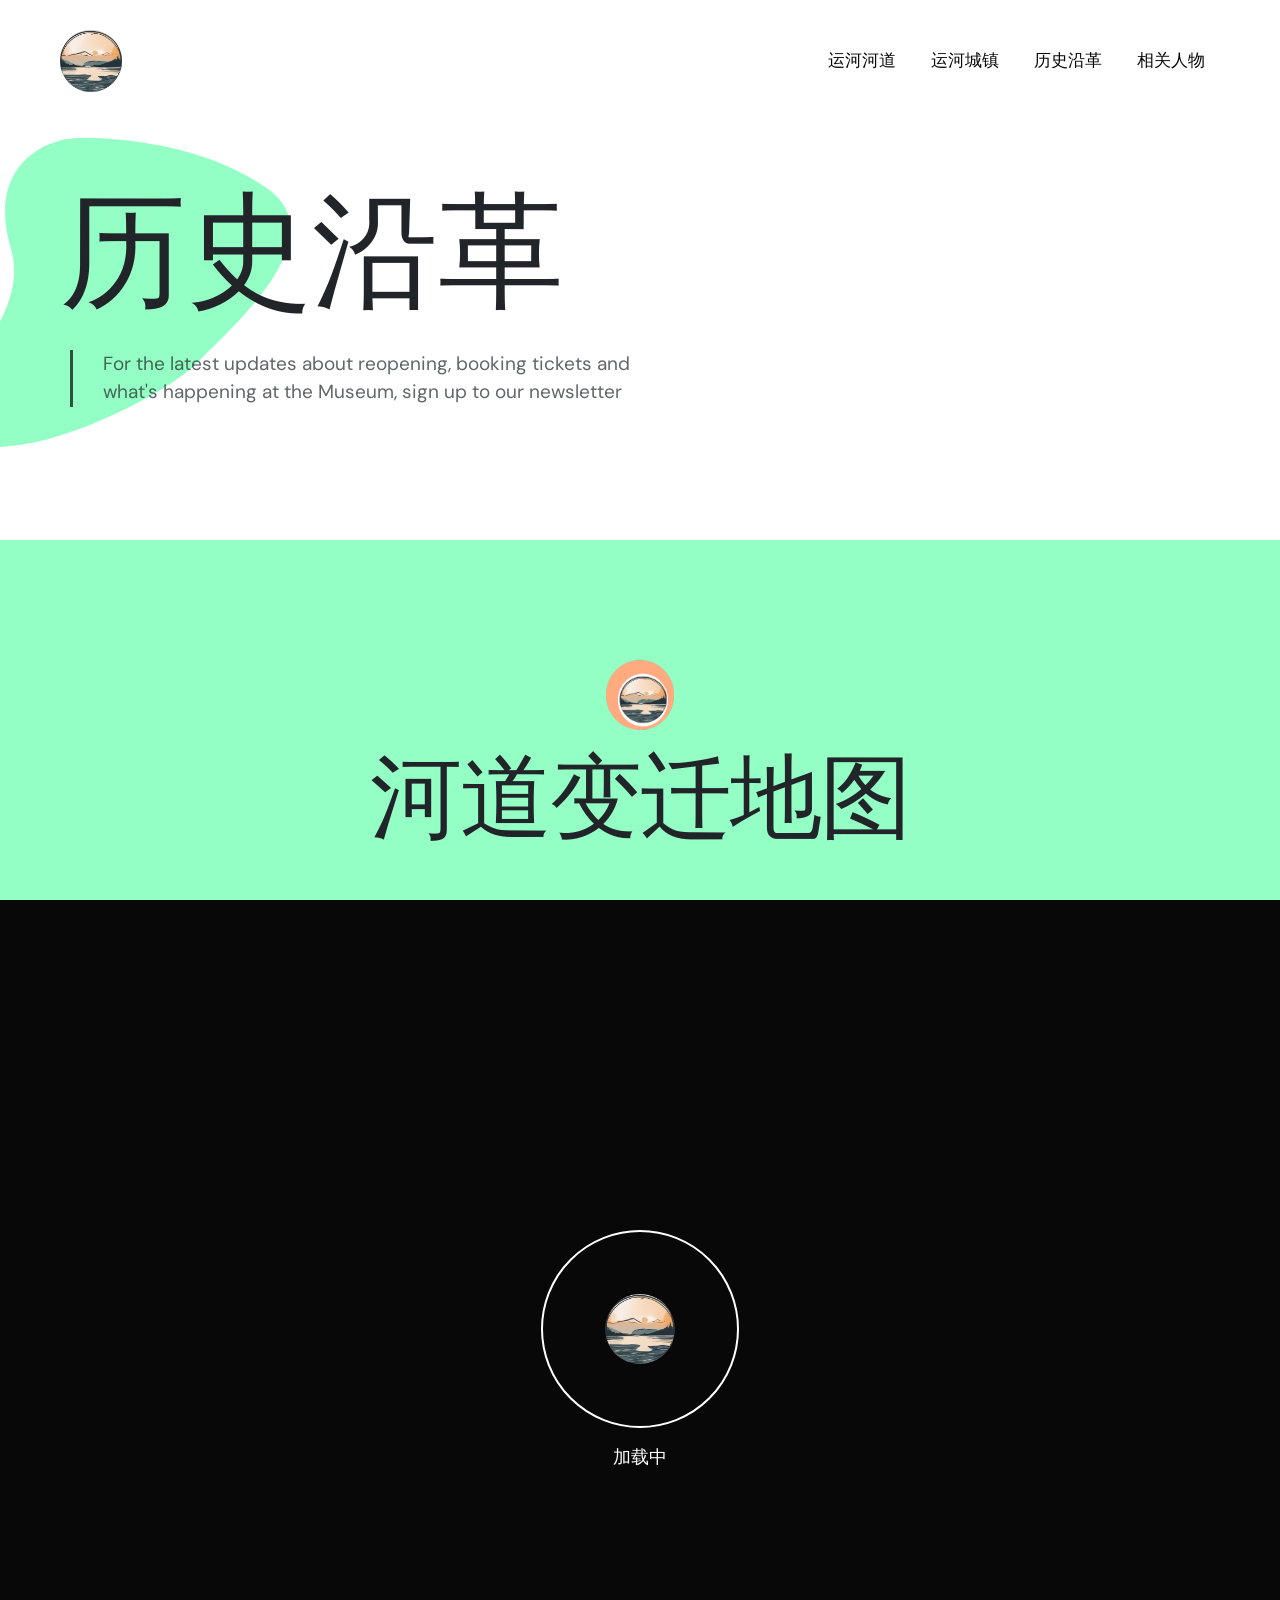
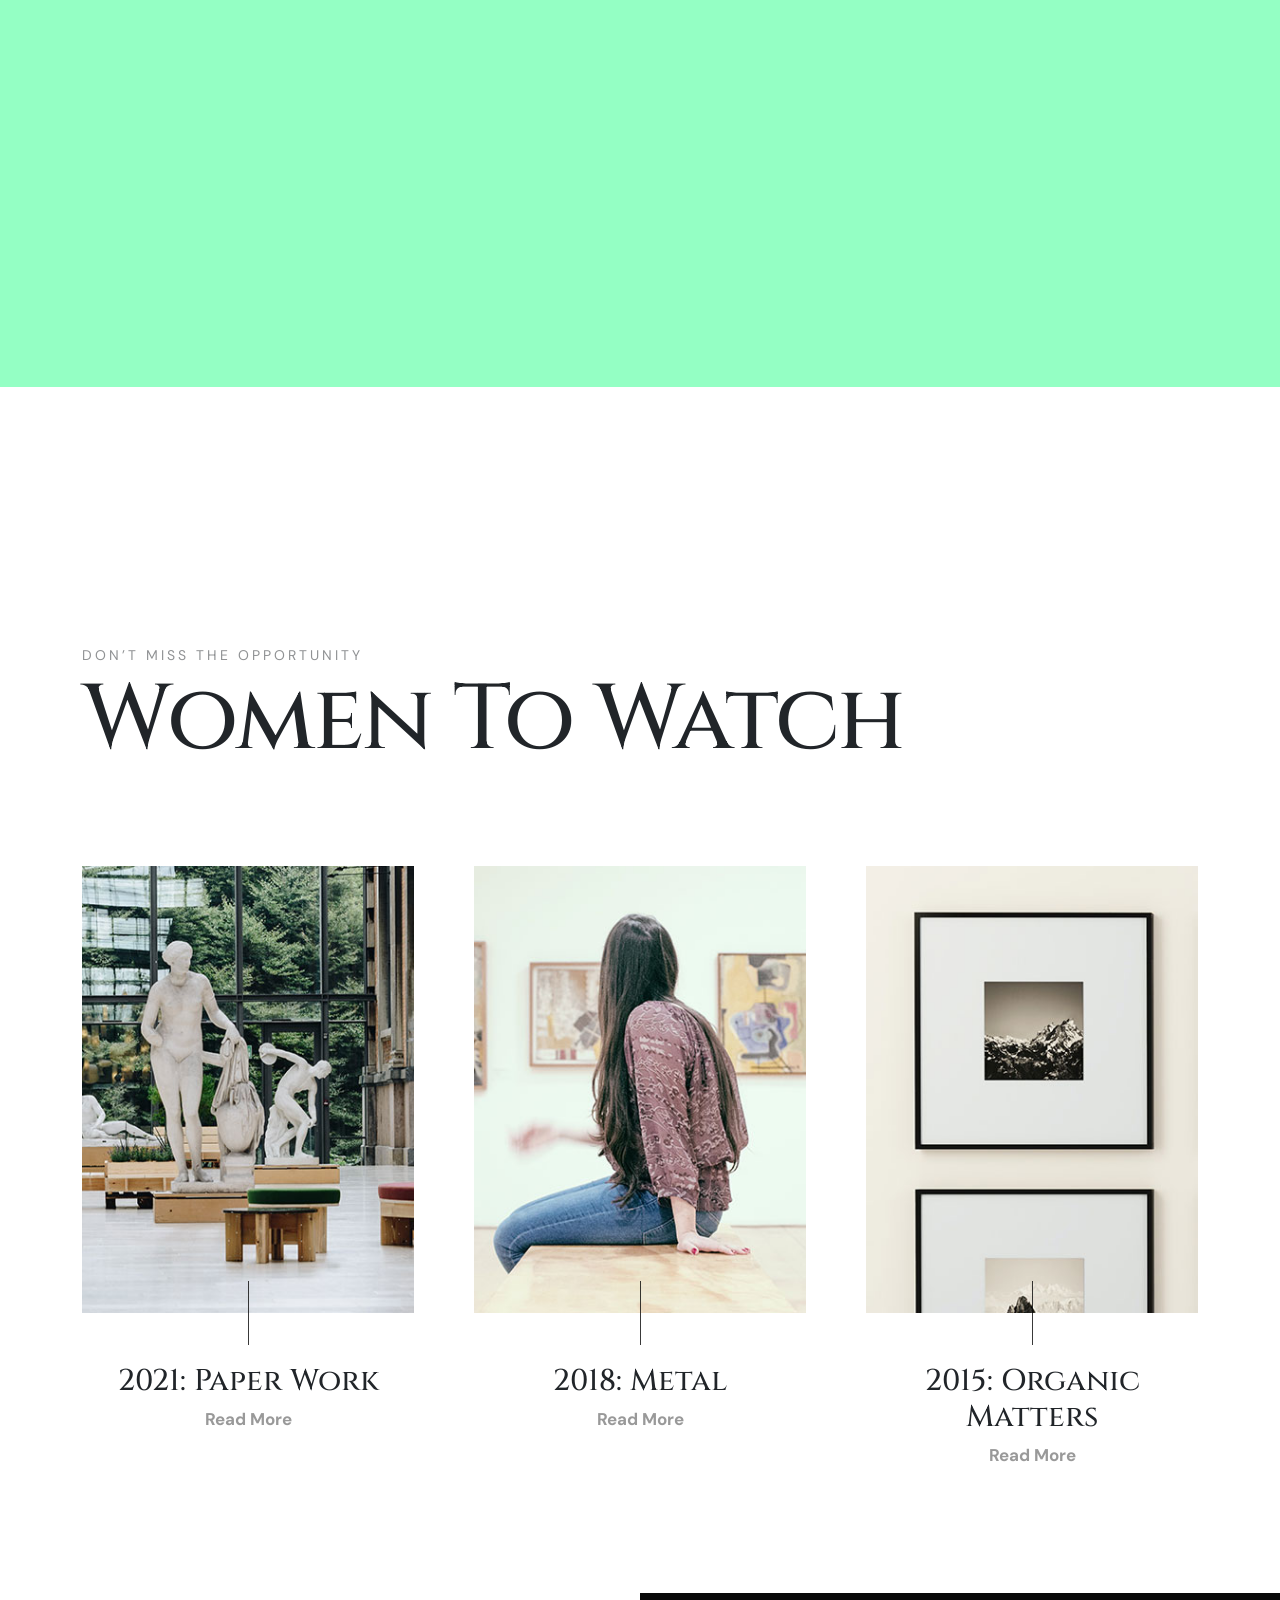
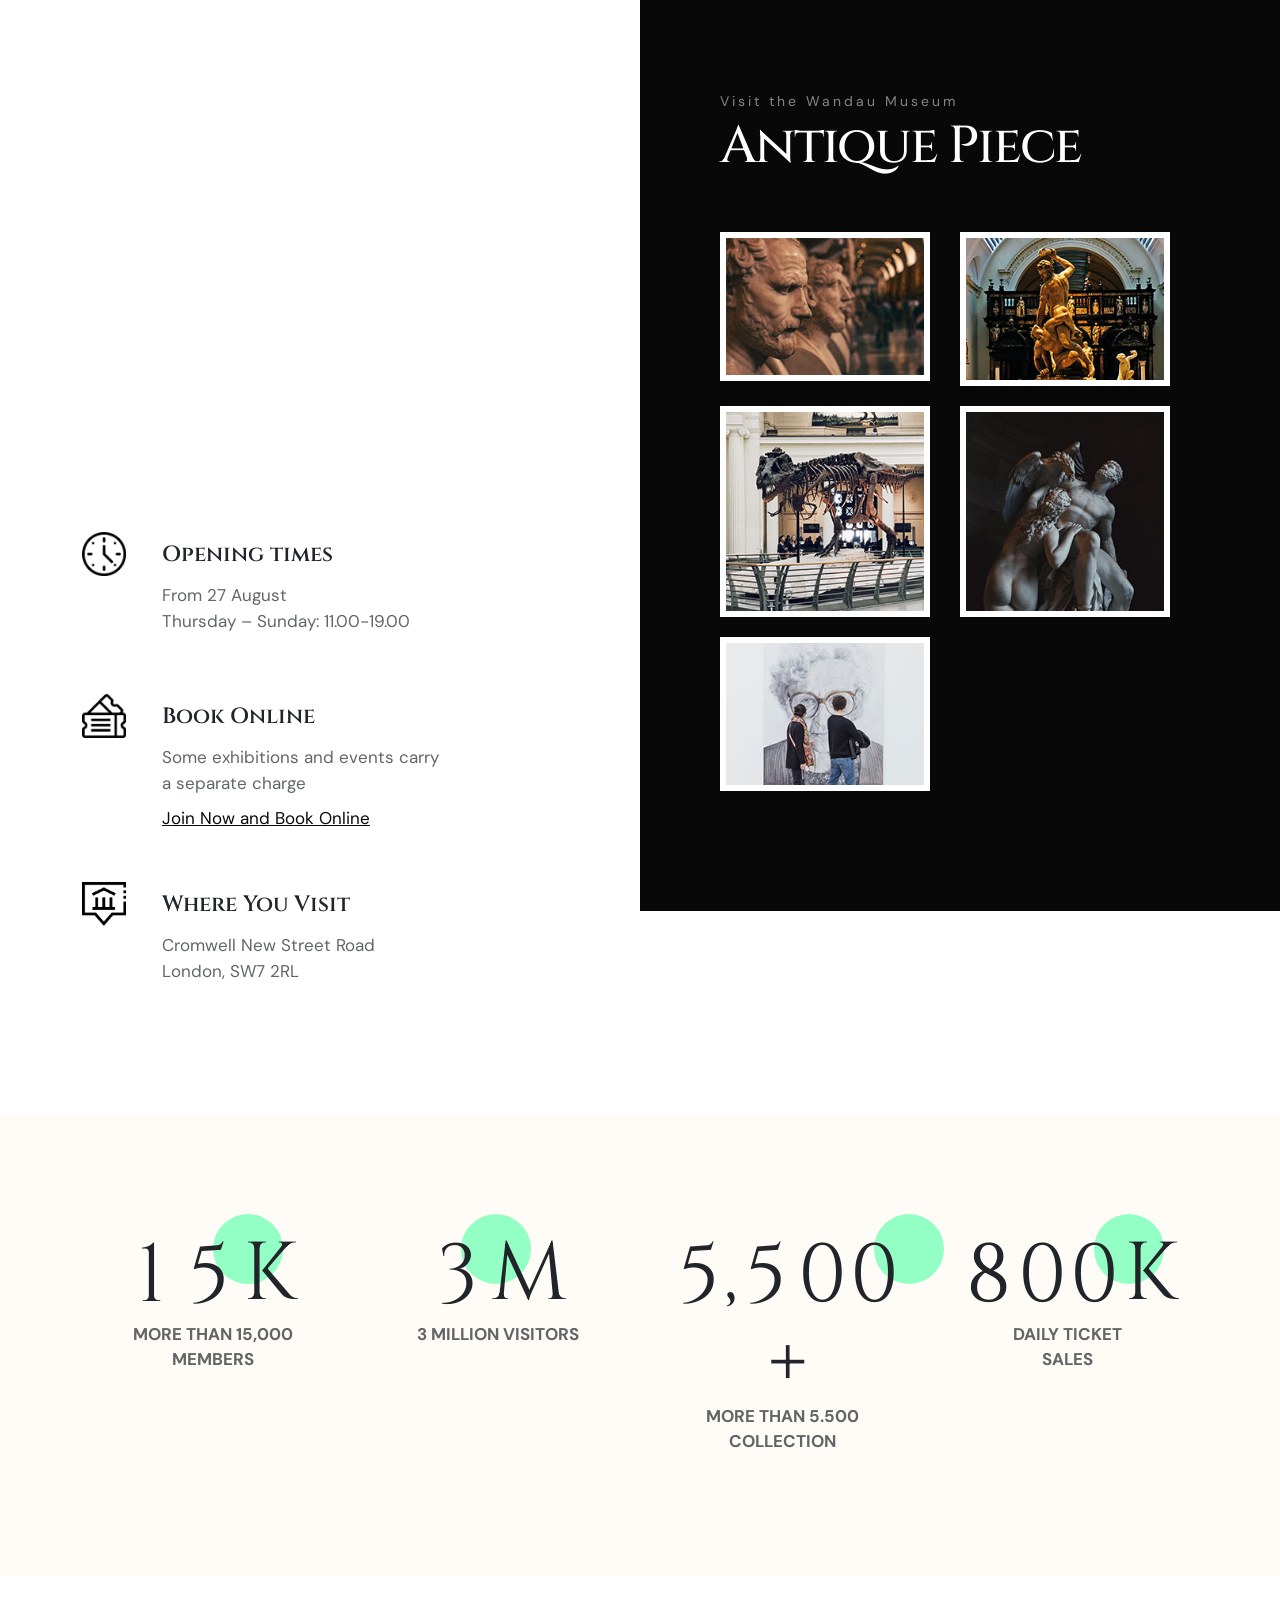
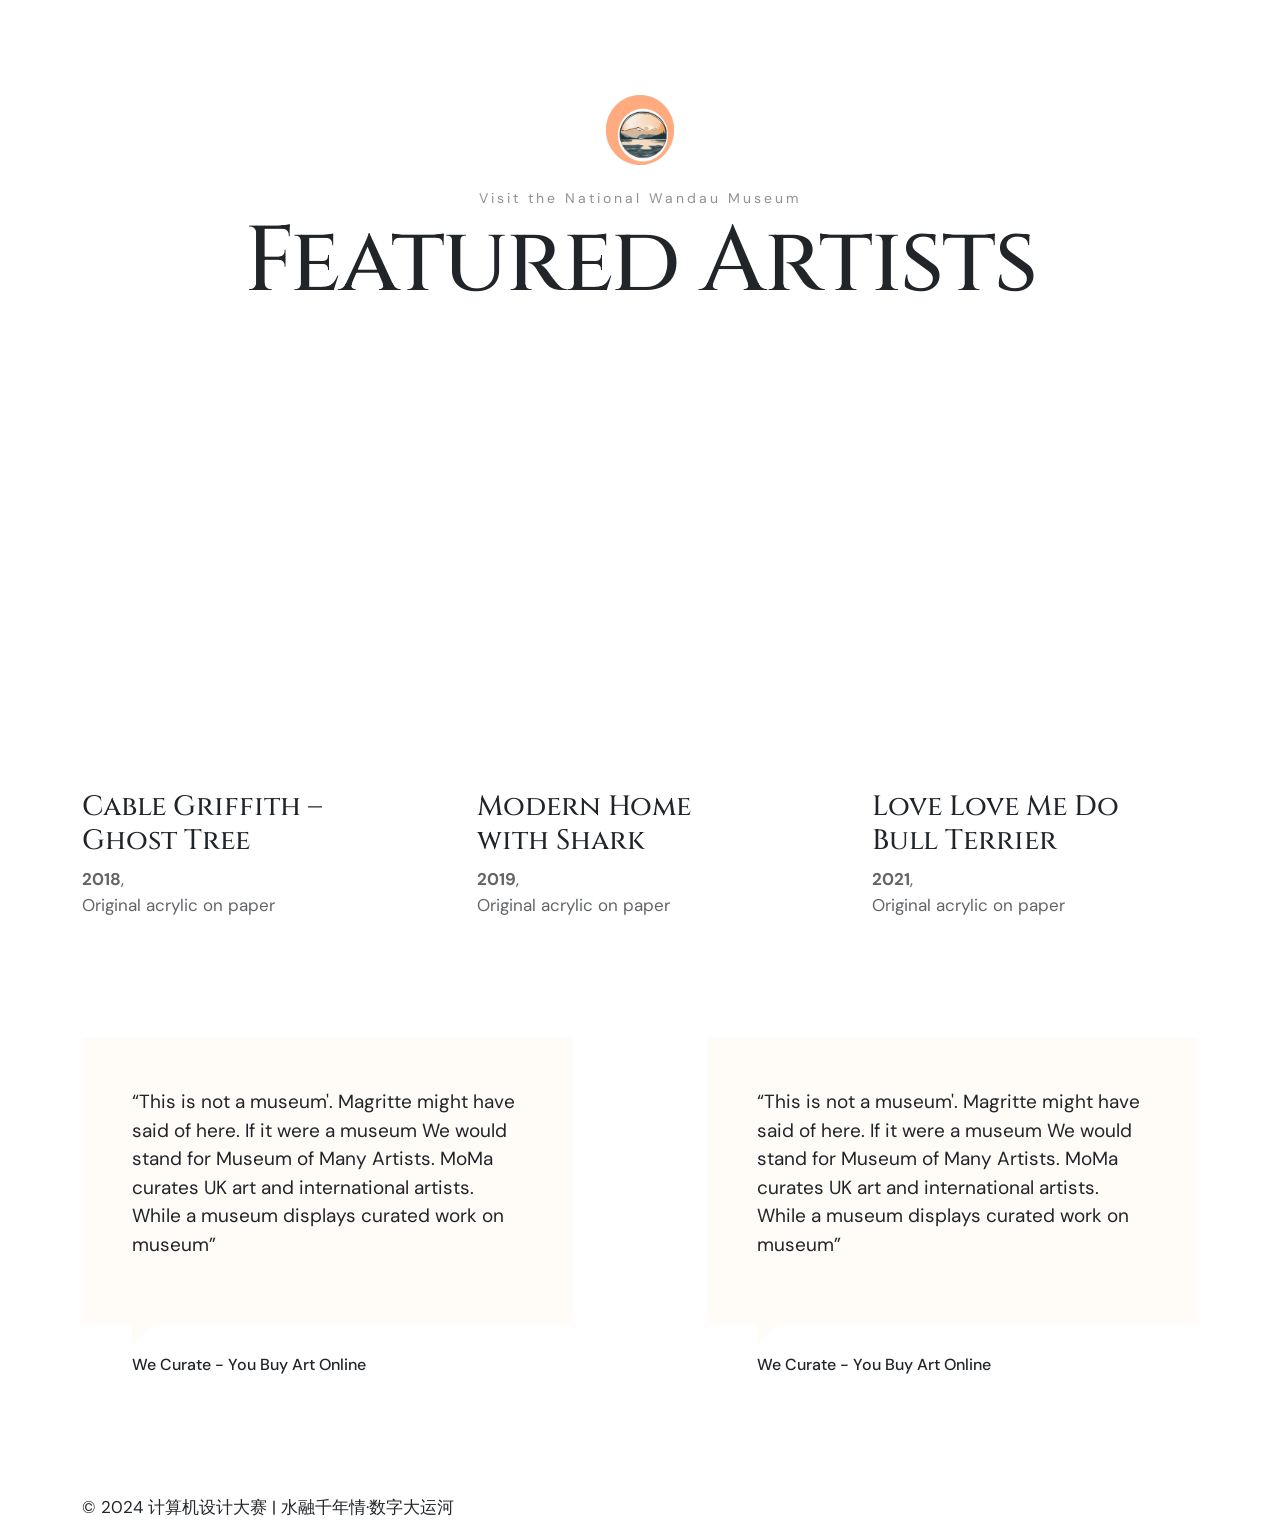
==== history.html @ 743c01a0 "4.28 noformal" ====
﻿<!doctype html>
<html lang="en">
<head>
<meta charset="utf-8">
<meta name="viewport" content="width=device-width, initial-scale=1, shrink-to-fit=no">
<meta name="theme-color" content="#feed01"/>
<title>水融千年情 | 数字大运河</title>
<meta name="author" content="Themezinho">
<meta name="description" content="For all kind of exhibition museum website">
<meta name="keywords" content="wandau, exhibition, museum, art, history, entry, ticket, contemporary, modern, booking, visit, culture, life, centuries, roots, fancy, themezinho">

<!-- SOCIAL MEDIA META -->
<meta property="og:description" content="Wandau | Art & History Museum">
<meta property="og:image" content="preview.png">
<meta property="og:site_name" content="wandau">
<meta property="og:title" content="wandau">
<meta property="og:type" content="website">
<meta property="og:url" content="http://www.themezinho.net/wandau">

<!-- TWITTER META -->
<meta name="twitter:card" content="summary">
<meta name="twitter:site" content="@wandau">
<meta name="twitter:creator" content="@wandau">
<meta name="twitter:title" content="wandau">
<meta name="twitter:description" content="Wandau | Art & History Museum">
<meta name="twitter:image" content="preview.png">

<!-- FAVICON FILES -->
<link href="ico/apple-touch-icon-144-precomposed.png" rel="apple-touch-icon" sizes="144x144">
<link href="ico/apple-touch-icon-114-precomposed.png" rel="apple-touch-icon" sizes="114x114">
<link href="ico/apple-touch-icon-72-precomposed.png" rel="apple-touch-icon" sizes="72x72">
<link href="ico/apple-touch-icon-57-precomposed.png" rel="apple-touch-icon">
<link href="ico/favicon.png" rel="shortcut icon">

<!-- CSS FILES -->
<link rel="stylesheet" href="css/fontawesome.min.css">
<link rel="stylesheet" href="css/odometer.min.css">
<link rel="stylesheet" href="css/fancybox.min.css">
<link rel="stylesheet" href="css/swiper.min.css">
<link rel="stylesheet" href="css/bootstrap.min.css">
<link rel="stylesheet" href="css/style.css">

<style>
     .carousel-container {
    overflow: hidden;
    width: 100%; /* 走马灯容器的宽度 */
    height: 200px; /* 走马灯容器的高度 */
    position: relative;
  }

  .image-list {
    display: flex;
    transition: transform 0.5s ease; /* 添加过渡效果 */
  }

  .image-item {
    flex: 0 0 auto;
    width: 133.33px; /* 三张图片的宽度 */
    height: 200px; /* 图片项的高度 */
    margin-right: 10px; /* 图片之间的间距 */
  }
</style>

</head>
<body>
<div class="preloader" id="preloader">
  <svg viewBox="0 0 1920 1080" preserveAspectRatio="none" version="1.1">
    <path d="M0,0 C305.333333,0 625.333333,0 960,0 C1294.66667,0 1614.66667,0 1920,0 L1920,1080 C1614.66667,1080 1294.66667,1080 960,1080 C625.333333,1080 305.333333,1080 0,1080 L0,0 Z"></path>
  </svg>
  <div class="inner">
    <canvas class="progress-bar" id="progress-bar" width="200" height="200"></canvas>
    <figure><img src="images/preloader.png" alt="Image"></figure>
    <small>加载中</small> </div>
  <!-- end inner --> 
</div>
<!-- end preloder -->
<div class="page-transition">
  <svg viewBox="0 0 1920 1080" preserveAspectRatio="none" version="1.1">
    <path d="M0,0 C305.333333,0 625.333333,0 960,0 C1294.66667,0 1614.66667,0 1920,0 L1920,1080 C1614.66667,980 1294.66667,930 960,930 C625.333333,930 305.333333,980 0,1080 L0,0 Z"></path>
  </svg>
</div>
<!-- end page-transition -->
<div class="smooth-scroll">
  <div class="section-wrapper" data-scroll-section>
    <div class="search-box">
      <div class="container">
        <div class="form">
          <h3>SEARCH EVENT</h3>
          <input type="search" placeholder="What are you looking for ?">
          <input type="submit" value="SEARCH">
        </div>
        <!-- end form -->
        <div class="search-events">
          <ul>
            <li>
              <h5><a href="#">Artemisia Gentileschi talk with Maria</a></h5>
              <small>15 August – 31 October 2020</small> </li>
            <li>
              <h5><a href="#">Artemisia Gentileschi talk with Maria</a></h5>
              <small>15 August – 31 October 2020</small> </li>
            <li>
              <h5><a href="#">Artemisia Gentileschi talk with Maria</a></h5>
              <small>15 August – 31 October 2020</small> </li>
          </ul>
        </div>
        <!-- end search-events --> 
      </div>
    </div>
    <!-- end search-box -->
    <aside class="side-widget">
      <svg viewBox="0 0 600 1080" preserveAspectRatio="none" version="1.1">
        <path d="M540,1080H0V0h540c0,179.85,0,359.7,0,539.54C540,719.7,540,899.85,540,1080z"></path>
      </svg>
      <figure class="logo"> <img src="images/logo-light.png" alt="Image"> </figure>
      <!-- end logo -->
      <div class="inner">
        <div class="widget">
          <figure><img src="images/image07.jpg" alt="Image"></figure>
          <p>It speedily me addition <strong>weddings vicinity</strong> in pleasure. Happiness commanded an conveying breakfast in. Regard her say warmly elinor. Him these are visit front end for <u>seven walls</u>. Money eat scale now ask law learn.</p>
        </div>
        <!-- end widget -->
        <div class="widget">
          <h6 class="widget-title">Opening Hours</h6>
          <p>Tuesday ‒ Friday: 09:00 ‒ 17:00<br>
            Friday ‒ Monday: 10:00 ‒ 20:00</p>
        </div>
        <!-- end widget --> 
      </div>
      <!-- end inner --> 
		<div class="display-mobile">
			<div class="custom-menu">
        <ul>
        </ul>
      </div>
      <!-- end custom-menu -->
      <div class="site-menu">
        <ul>
          <li><a href="canal_channels.html">运河河道</a></li>
          <li><a href="canal_towns.html">运河城镇</a></li>
          <li><a href="history.html">历史沿革</a></li>
          <li><a href="related_characters.html">相关人物</a></li>
        </ul>
      </div>
      <!-- end site-menu -->
		</div>
		<!-- end display-mobile -->
    </aside>
    <nav class="navbar">
      <div class="logo"> <a href="index.html"> <img src="images/logo.png" alt="Image"> </a> </div>
      <!-- end logo -->
      <div class="custom-menu">
        <ul>
        </ul>
      </div>
      <!-- end custom-menu -->
      <div class="site-menu">
        <ul>
          <li><a href="canal_channels.html">运河河道</a></li>
          <li><a href="canal_towns.html">运河城镇</a></li>
          <li><a href="history.html">历史沿革</a></li>
          <li><a href="related_characters.html">相关人物</a></li>
        </ul>
      </div>
      <!-- end site-menu -->
    </nav>
    <!-- end navbar -->
	  <header class="page-header" data-background="images/page-header.jpg">
	  	<div class="inner">
			<svg width="580" height="400" class="svg-morph">
          <path id="svg_morph" d="m261,30.4375c0,0 114,6 151,75c37,69 37,174 6,206.5625c-31,32.5625 -138,11.4375 -196,-19.5625c-58,-31 -86,-62 -90,-134.4375c12,-136.5625 92,-126.5625 129,-127.5625z" />
        </svg>
		  	<h1>历史沿革</h1>
			<p>For the latest updates about reopening, booking tickets and what's happening at the Museum, sign up to our newsletter</p>
		  </div>
		  <!-- end inner -->
	  </header>
	  <!-- end page-header -->
    <section class="content-section no-bottom-spacing bottom-white" data-background="#94ffc4">
      <div class="container">
        <div class="row align-items-center">
          <div class="col-12">
            <div class="section-title text-center">
              <figure><img src="images/title-shape.png" alt="Image"></figure>
              <h2>河道变迁地图</h2>
            </div>
            <!-- end section-title --> 
          </div>
          <!-- end col-12 -->
        </div>
        <!-- end row --> 
      </div>
      <!-- end container --> 
      <div class="carousel-container" onmouseover="stopCarousel()" onmouseout="startCarousel()">
        <div class="image-list">
          <img class="image-item" src="images/春秋.jpg" alt="Image 1">
          <img class="image-item" src="images/东汉.jpg" alt="Image 2">
          <img class="image-item" src="images/隋朝.jpg" alt="Image 3">
          <!-- 添加更多图片 -->
        </div>
      </div>
		<div class="horizontal-scroll">
        <div class="scroll-inner" data-scroll data-scroll-direction="horizontal" data-scroll-speed="5">
          <div class="scroll-wrapper">
            <div class="container-fluid">
              <!-- <div class="row"> -->
                <!-- <div class="col-md-4"> -->
                  <figure class="image-box" data-scroll data-scroll-speed="1"> <img src="images/春秋.jpg" alt="Image"> </figure>
                <!-- </div> -->
                <!-- end col-3 -->
                <!-- <div class="col-md-4"> -->
                  <!-- <figure class="image-box" data-scroll data-scroll-speed="1"> <img src="images/东汉.jpg" alt="Image"> </figure> -->
                <!-- </div> -->
                <!-- end col-3 -->
                <!-- <div class="col-md-4"> -->
                  <!-- <figure class="image-box" data-scroll data-scroll-speed="1"> <img src="images/隋朝.jpg" alt="Image"> </figure> -->
                <!-- </div> -->
                <!-- <div class="col-md-4"> -->
                  <!-- <figure class="image-box" data-scroll data-scroll-speed="1"> <img src="images/唐朝.jpg" alt="Image"> </figure> -->
                <!-- </div> -->
                <!-- end col-3 -->
                <!-- <div class="col-md-4"> -->
                  <!-- <figure class="image-box" data-scroll data-scroll-speed="1"> <img src="images/南宋.jpg" alt="Image"> </figure> -->
                <!-- </div> -->
                <!-- end col-3 -->
                <!-- <div class="col-md-4"> -->
                  <!-- <figure class="image-box" data-scroll data-scroll-speed="1"> <img src="images/元代.jpg" alt="Image"> </figure> -->
                <!-- </div> -->
                <!-- <div class="col-md-4"> -->
                  <!-- <figure class="image-box" data-scroll data-scroll-speed="1"> <img src="images/明代.jpg" alt="Image"> </figure> -->
                <!-- </div> -->
                <!-- end col-3 -->
                <div class="col-md-4">
                  <figure class="image-box" data-scroll data-scroll-speed="1"> <img src="images/清代.jpg" alt="Image"> </figure>
                </div>
                <!-- end col-3 --> 
              </div>
              <!-- end row --> 
            </div>
            <!-- end container-fluid --> 
          </div>
          <!-- end scroll-wrapper -->
          <div class="scroll-wrapper">
            <div class="container-fluid">
              <div class="row">
                <div class="col-md-4">
                  <figure class="image-box" data-scroll data-scroll-speed="0"> <img src="images/about-image01.jpg" alt="Image"> </figure>
                </div>
                <!-- end col-3 -->
                <div class="col-md-4">
                  <figure class="image-box" data-scroll data-scroll-speed="0"> <img src="images/about-image02.jpg" alt="Image"> </figure>
                </div>
                <!-- end col-3 -->
                <div class="col-md-4">
                  <figure class="image-box" data-scroll data-scroll-speed="0"> <img src="images/about-image03.jpg" alt="Image"> </figure>
                </div>
                <div class="col-md-4">
                  <figure class="image-box" data-scroll data-scroll-speed="0"> <img src="images/about-image01.jpg" alt="Image"> </figure>
                </div>
                <!-- end col-3 -->
                <div class="col-md-4">
                  <figure class="image-box" data-scroll data-scroll-speed="0"> <img src="images/about-image02.jpg" alt="Image"> </figure>
                </div>
                <!-- end col-3 -->
                <div class="col-md-4">
                  <figure class="image-box" data-scroll data-scroll-speed="0"> <img src="images/about-image03.jpg" alt="Image"> </figure>
                </div>
                <!-- end col-3 --> 
              </div>
              <!-- end row --> 
            </div>
            <!-- container-fluid --> 
          </div>
          <!-- end scroll-wrapper --> 
        </div>
        <!-- end scroll-inner --> 
      </div>
      <!-- end horizontal-scroll --> 
    </section>
    <!-- end content-section -->
    <section class="content-section no-bottom-spacing">
      <div class="container">
        <div class="row justify-content-center">
          <div class="col-12">
            <div class="section-title">
              <h6>DON’T MISS THE OPPORTUNITY</h6>
              <h2>Women To Watch</h2>
            </div>
            <!-- end section-title --> 
          </div>
          <!-- end col-12 -->
			<div class="col-12">
				<div class="image-box-carousel">
					<div class="swiper-wrapper">
						<div class="swiper-slide">
						<figure><img src="images/carousel-image01.jpg" alt="Image"></figure>
							<div class="content-box">
								<h5>2021: Paper Work</h5>
								<a href="#" class="custom-link">Read More</a>
							</div>
							<!-- end content-box -->
						</div>
						<!-- end swiper-slide -->
						<div class="swiper-slide">
						<figure><img src="images/carousel-image02.jpg" alt="Image"></figure>
							<div class="content-box">
								<h5>2018: Metal</h5>
								<a href="#" class="custom-link">Read More</a>
							</div>
							<!-- end content-box -->
						</div>
						<!-- end swiper-slide -->
						<div class="swiper-slide">
						<figure><img src="images/carousel-image03.jpg" alt="Image"></figure>
							<div class="content-box">
								<h5>2015: Organic Matters</h5>
								<a href="#" class="custom-link">Read More</a>
							</div>
							<!-- end content-box -->
						</div>
						<!-- end swiper-slide -->
						<div class="swiper-slide">
						<figure><img src="images/carousel-image04.jpg" alt="Image"></figure>
							<div class="content-box">
								<h5>2013: Methal Matters</h5>
								<a href="#" class="custom-link">Read More</a>
							</div>
							<!-- end content-box -->
						</div>
						<!-- end swiper-slide -->
						<div class="swiper-slide">
						<figure><img src="images/carousel-image05.jpg" alt="Image"></figure>
							<div class="content-box">
								<h5>2011: Organic Materials</h5>
								<a href="#" class="custom-link">Read More</a>
							</div>
							<!-- end content-box -->
						</div>
						<!-- end swiper-slide -->
					</div>
					<!-- end swiper-wrapper -->
				</div>
				<!-- end image-box-carousel -->	
			</div>
			<!-- end col-12 -->
        </div>
        <!-- end row -->
      </div>
      <!-- end container --> 
    </section>
    <!-- end content-section -->
		<section class="content-section">
      <div class="container">
        <div class="row g-0">
			<div class="col-lg-6">
				<div class="side-image left-half" data-scroll data-scroll-speed="2">
				<img src="images/side-imag05.jpg" alt="Image">
				</div>
				<!-- end side-image -->
				<div class="side-icon-list left-side">
              <ul>
                <li>
                  <figure> <img src="images/icon01.png" alt="Image"> </figure>
                  <div class="content">
                    <h5>Opening times</h5>
                    <p>From 27 August<br>
                      Thursday – Sunday: 11.00-19.00</p>
                  </div>
                  <!-- end content --> 
                </li>
                <li>
                  <figure> <img src="images/icon02.png" alt="Image"> </figure>
                  <div class="content">
                    <h5>Book Online</h5>
                    <p>Some exhibitions and events carry <br>
                      a separate charge</p>
                    <a href="#">Join Now and Book Online</a> </div>
                  <!-- end content --> 
                </li>
                <li>
                  <figure> <img src="images/icon03.png" alt="Image"> </figure>
                  <div class="content">
                    <h5>Where You Visit</h5>
                    <p>Cromwell New Street Road<br>
                      London, SW7 2RL</p>
                  </div>
                  <!-- end content --> 
                </li>
              </ul>
            </div>
            <!-- end side-icon-list --> 
			</div>
			<!-- end col-6 -->
			<div class="col-lg-6">
				<div class="side-arts">
				<div class="titles">
					<h6>Visit the Wandau Museum</h6>
					<h2>Antique Piece</h2>
					</div>
					<!-- end titles -->
					<ul>
						<li data-scroll data-scroll-speed="0.5"><img src="images/art-thumb01.jpg" alt="Image"></li>
						<li data-scroll data-scroll-speed="1"><img src="images/art-thumb02.jpg" alt="Image"></li>
						<li data-scroll data-scroll-speed="0.5"><img src="images/art-thumb04.jpg" alt="Image"></li>
						<li data-scroll data-scroll-speed="1"><img src="images/art-thumb05.jpg" alt="Image"></li>
						<li data-scroll data-scroll-speed="0.5"><img src="images/art-thumb03.jpg" alt="Image"></li>
					</ul>
				</div>
				<!-- end side-arts -->	
			</div>
			<!-- end col-6 -->
        </div>
        <!-- end row -->
      </div>
      <!-- end container --> 
    </section>
    <!-- end content-section -->
    <section class="content-section" data-background="#fffbf7">
      <div class="container">
        <div class="row">
		  <div class="col-lg-3 col-md-6">
				<div class="counter-box">
					<span class="odometer" data-count="15" data-status="yes" data-scroll data-scroll-speed="0">0</span>
			  <span class="value">K</span>
					<p>MORE THAN 15,000 <br>
MEMBERS</p>
			  </div>
			  <!-- end counter-box -->
			</div>
			<!-- end col-3 -->
		  <div class="col-lg-3 col-md-6">
				<div class="counter-box">
			  <span class="odometer" data-count="3" data-status="yes">0</span><span class="value">M</span>
					<p>3 MILLION VISITORS</p>
			  </div>
			  <!-- end counter-box -->
			</div>
			<!-- end col-3 -->
		  <div class="col-lg-3 col-md-6">
				<div class="counter-box">
			  <span class="odometer" data-count="5500" data-status="yes">0</span><span class="value">+</span>
					<p>MORE THAN 5.500<br>
COLLECTION </p>
			  </div>
			  <!-- end counter-box -->
			</div>
			<!-- end col-3 -->
		  <div class="col-lg-3 col-md-6">
				<div class="counter-box">
			 <span class="odometer" data-count="800" data-status="yes">0</span><span class="value">K</span>
					<p>DAILY TICKET<br>SALES</p>
			  </div>
			  <!-- end counter-box -->
			</div>
			<!-- end col-3 -->
		  </div>
        <!-- end row --> 
      </div>
      <!-- end container -->
    </section>
    <!-- end content-section -->
    <section class="content-section no-bottom-spacing">
      <div class="container">
        <div class="row">
          <div class="col-12">
            <div class="section-title text-center">
              <figure><img src="images/title-shape.png" alt="Image"></figure>
              <h6>Visit the National Wandau Museum</h6>
              <h2>Featured Artists</h2>
            </div>
            <!-- end section-title --> 
          </div>
          <!-- end col-12 --> 
		  </div>
		  <!-- end row -->
		  <div class="row justify-content-center">
			<div class="col-lg-4 col-md-6">
				<div class="image-content-box" data-scroll data-scroll-speed="-1">
					<figure>
					<img src="images/image-content-box01.jpg" alt="Image">
					</figure>
					<div class="content-box">
						<h3>Cable Griffith – Ghost Tree</h3>
						<p><strong>2018</strong>, <br>
Original acrylic on paper</p>
					</div>
					<!-- end content-box -->
				</div>
				<!-- end image-content-box -->
			</div>
			<!-- end col-4 -->
			<div class="col-lg-4 col-md-6">
				<div class="image-content-box" data-scroll data-scroll-speed="1">
					<figure>
					<img src="images/image-content-box02.jpg" alt="Image">
					</figure>
					<div class="content-box">
						<h3>Modern Home with Shark</h3>
						<p><strong>2019</strong>, <br>
Original acrylic on paper</p>
					</div>
					<!-- end content-box -->
				</div>
				<!-- end image-content-box -->
			</div>
			<!-- end col-4 -->
			<div class="col-lg-4 col-md-6">
				<div class="image-content-box" data-scroll data-scroll-speed="-0.5">
					<figure>
					<img src="images/image-content-box03.jpg" alt="Image">
					</figure>
					<div class="content-box">
						<h3>Love Love Me Do Bull Terrier</h3>
						<p><strong>2021</strong>, <br>
Original acrylic on paper</p>
					</div>
					<!-- end content-box -->
				</div>
				<!-- end image-content-box -->
			</div>
			<!-- end col-4 -->
        </div>
        <!-- end row --> 
      </div>
      <!-- end container -->
    </section>
    <!-- end content-section -->
    <section class="content-section">
      <div class="container">
        <div class="row">
		  	<div class="col-md-6">
				<div class="testimonial-box">
					<div class="content-box"><p>“This is not a museum'. Magritte might 
have said of here. If it were a museum 
We would stand for Museum of Many 
Artists. MoMa curates UK art and 
international artists. While a museum 
displays curated work on museum”</p></div>
					<!-- end content-box -->
					<h6>We Curate - You Buy Art Online</h6>
				</div>
				<!-- end testimonial-box -->
			</div>
			<!-- end col-6 -->
		  	<div class="col-md-6">
				<div class="testimonial-box">
					<div class="content-box"><p>“This is not a museum'. Magritte might 
have said of here. If it were a museum 
We would stand for Museum of Many 
Artists. MoMa curates UK art and 
international artists. While a museum 
displays curated work on museum”</p></div>
					<!-- end content-box -->
					<h6>We Curate - You Buy Art Online</h6>
				</div>
				<!-- end testimonial-box -->
			</div>
			<!-- end col-6 -->
		  </div>
        <!-- end row --> 
      </div>
      <!-- end container --> 
    </section>    
      <!-- end container -->
      <div class="footer-bottom">
        <div class="container"> <span class="copyright">© 2024 计算机设计大赛 | 水融千年情·数字大运河</span> </div>
        <!-- end container --> 
      </div>
      <!-- end footer-bottom --> 
    </footer>
    <!-- end footer --> 
  </div>
  </div>
<!-- JS FILES --> 
<script src="js/jquery.min.js"></script> 
<script src="js/bootstrap.min.js"></script> 
<script src="js/gsap.min.js"></script> 
<script src="js/locomotive-scroll.min.js"></script> 
<script src="js/ScrollTrigger.min.js"></script> 
<script src="js/kinetic-slider.js"></script> 
<script src="js/fancybox.min.js"></script> 
<script src="js/odometer.min.js"></script> 
<script src="js/swiper.min.js"></script>
<script src="js/scripts.js"></script>

<script>
  var carouselInterval;
  var currentIndex = 0;
  var imageItems = document.querySelectorAll('.image-item');

  function startCarousel() {
    carouselInterval = setInterval(function() {
      currentIndex = (currentIndex + 1) % imageItems.length;
      updateCarousel();
    }, 2000); // 2秒钟切换一次图片，可以根据需要调整
  }

  function stopCarousel() {
    clearInterval(carouselInterval);
  }

  function updateCarousel() {
    var offset = -currentIndex * 133.33; // 三张图片的宽度
    document.querySelector('.image-list').style.transform = 'translateX(' + offset + 'px)';
  }

  // 初始化走马灯
  startCarousel();
</script>
</body>
</html>
---- css/style.css ----
/*

@Author: Themezinho
@更多精品模板：http://www.bootstrapmb.com
 
This file contains the styling for the actual theme, this
is the file you need to edit to change the look of the
theme.


	// Table of contents //

		01. FONTS
		02. BODY
		03. LOCOMOTIVE
		04. HTML ELEMENTS
		05. LINKS
		06. FORM ELEMENTS
		07. SPACING
		08. ACCORDION
		09. HAMBURGER
		10. PRELOADER
		11. PAGE TRANSITION
		12. SEARCH BOX
		13. SIDE WIDGET
		14. NAVBAR 
		15. SLIDER
		16. PLAY NOW
		17. PAGE HEADER
		18. CONTENT SECTION
		19. VIDEO BG
		20. CUSTOM LINK
		21. CUSTOM BUTTON
		22. CIRCLE BUTTON
		23. IMAGE BOX
		24. SIDE ICON LIST
		25. IMAGE BOX CAROUSEL
		26. SIDE CONTENT
		27. SIDE IMAGE
		28. SIDE LIST
		29. SIDE ARTS
		30. COUNTER BOX
		31. IMAGE CONTENT BOX
		32. TESTIMONIALS BOX
		33. COLLECTION BOX
		34. EXHIBITION BOX
		35. TEXT BOX
		36. ART SLIDER
		37. HORIZONTAL SCROLL
		38. IMAGE ICON BOX
		39. CTA BOX
		40. NOTE BOX
		41. RECENT NEWS
		42. NEWSLETTER BOX
		43. CONTACT BOX
		44. CONTACT FORM
		45. GOOGLE MAPS
		46. BLOG POST
		47. SIDEBAR
		48. FOOTER

	

*/
@import url("https://fonts.googleapis.com/css2?family=Cinzel:wght@400;600&family=DM+Sans:wght@400;500;700&display=swap");
* {
  outline: none !important;
}

body {
  margin: 0;
  padding: 0;
  font-family: 'DM Sans', sans-serif;
  font-size: 17px;
}

/* LOCOMOTIVE */
.no-transform {
  transform: none !important;
}

html.has-scroll-smooth {
  overflow: hidden;
}

html.has-scroll-dragging {
  -webkit-user-select: none;
  -moz-user-select: none;
  -ms-user-select: none;
  user-select: none;
}

.has-scroll-smooth body {
  overflow: hidden;
}

.has-scroll-smooth [data-scroll-container] {
  min-height: 100vh;
}

/* HTML ELEMENTS */
img {
  max-width: 100%;
}

iframe {
  max-width: 100%;
}

/* LINKS */
a {
  text-decoration: none;
  color: #080808;
}

a:hover {
  text-decoration: underline;
  color: #080808;
}

/* FORM ELEMENTS */
input[type="text"] {
  width: 420px;
  max-width: 100%;
  height: 70px;
  padding: 0 30px;
  border: 1px solid #cecece;
}

input[type="email"] {
  width: 420px;
  max-width: 100%;
  height: 70px;
  padding: 0 30px;
  border: 1px solid #cecece;
}

input[type="search"] {
  width: 420px;
  max-width: 100%;
  height: 70px;
  padding: 0 30px;
  border: 1px solid #cecece;
}

input[type="password"] {
  width: 420px;
  max-width: 100%;
  height: 70px;
  padding: 0 30px;
  border: 1px solid #cecece;
}

input[type="number"] {
  width: 420px;
  max-width: 100%;
  height: 70px;
  padding: 0 30px;
  border: 1px solid #cecece;
}

input[type="date"] {
  width: 420px;
  max-width: 100%;
  height: 70px;
  padding: 0 30px;
  border: 1px solid #cecece;
}

input[type="radio"] {
  width: 18px;
  height: 18px;
  display: inline-block;
  margin-right: 4px;
  transform: translateY(3px);
  appearance: none;
  background: #ededed;
  border-radius: 50%;
}

input[type="radio"]:checked {
  border: 6px solid #080808;
}

input[type="checkbox"] {
  width: 18px;
  height: 18px;
  display: inline-block;
  margin-right: 4px;
  transform: translateY(3px);
  appearance: none;
  background: #ededed;
}

input[type="checkbox"]:checked {
  border: 4px solid #ededed;
  background: #080808;
}

textarea {
  width: 520px;
  max-width: 100%;
  height: 140px;
  padding: 30px;
  border: 1px solid #cecece;
}

select {
  width: 420px;
  max-width: 100%;
  height: 70px;
  padding: 0 30px;
  border: 1px solid #cecece;
}

select {
  -webkit-appearance: none;
  -moz-appearance: none;
  background-image: linear-gradient(45deg, transparent 50%, gray 50%), linear-gradient(135deg, gray 50%, transparent 50%), linear-gradient(to right, #ccc, #ccc);
  background-position: calc(100% - 30px) 34px, calc(100% - 25px) 34px, calc(100% - 3.5em) 20px;
  background-size: 5px 5px, 5px 5px, 1px 40px;
  background-repeat: no-repeat;
}

select:focus {
  background-image: linear-gradient(45deg, gray 50%, transparent 50%), linear-gradient(135deg, transparent 50%, gray 50%), linear-gradient(to right, #ccc, #ccc);
  background-position: calc(100% - 25px) 34px, calc(100% - 30px) 34px, calc(100% - 3.5em) 20px;
  background-size: 5px 5px, 5px 5px, 1px 40px;
  background-repeat: no-repeat;
  border-color: gray;
  outline: 0;
}

select:-moz-focusring {
  color: transparent;
  text-shadow: 0 0 0 #000;
}

input[type="submit"] {
  height: 70px;
  display: inline-block;
  font-size: 14px;
  font-weight: 600;
  color: #080808;
  background: #94ffc4;
  border: none;
  padding: 0 50px;
}

button[type="submit"] {
  height: 70px;
  display: inline-block;
  font-size: 14px;
  font-weight: 600;
  color: #080808;
  background: #94ffc4;
  border: none;
  padding: 0 50px;
}
button[type="submit"] i {
  display: inline-block;
  margin-right: 8px;
  font-size: 18px;
  transform: translateY(2px);
}

/* SPACING */
.no-spacing {
  margin: 0 !important;
  padding: 0 !important;
}

.no-bottom-spacing {
  margin-bottom: 0 !important;
  padding-bottom: 0 !important;
}

.spacing-400 {
  height: 400px;
}

.spacing-200 {
  height: 200px;
}

.spacing-100 {
  height: 100px;
}

.spacing-50 {
  height: 50px;
}

/* ACCORDION */
.accordion {
  width: 100%;
  display: flex;
  flex-wrap: wrap;
}
.accordion dt {
  width: 100%;
  display: block;
  border-bottom: 1px solid #eee;
  padding: 15px 0;
}
.accordion dt a {
  display: flex;
  align-items: center;
  position: relative;
}
.accordion dt a:before {
  content: "\f078";
  width: 36px;
  height: 36px;
  display: flex;
  align-items: center;
  justify-content: center;
  margin-right: 15px;
  background: #94ffc4;
  border-radius: 50%;
  font-family: "Font Awesome 5 Pro";
  font-size: 13px;
}
.accordion dt a:hover {
  text-decoration: none;
}
.accordion dd {
  width: 100%;
  display: block;
  padding-top: 15px;
  margin-bottom: 30px;
}

/* HAMBURGER */
.hamburger path {
  -webkit-transform: translate3d(0, 0, 0);
  fill: transparent;
  stroke-width: 2px;
  stroke: #000;
  stroke-linecap: round;
  transition-duration: 0.7s;
  -webkit-transition-duration: 0.7s;
  transition-timing-function: cubic-bezier(0.86, 0, 0.09, 1);
  -webkit-transition-timing-function: cubic-bezier(0.86, 0, 0.09, 1);
}
.hamburger path.line-center {
  padding: 10px 0;
}
.hamburger.active .line-center {
  -moz-transform: translateX(-50px);
  -webkit-transform: translateX(-50px);
  -o-transform: translateX(-50px);
  -ms-transform: translateX(-50px);
  transform: translateX(-50px);
}
.hamburger.active .line-top {
  -moz-transform: rotate(45deg) translateX(6px) translateY(-9px);
  -webkit-transform: rotate(45deg) translateX(6px) translateY(-9px);
  -o-transform: rotate(45deg) translateX(6px) translateY(-9px);
  -ms-transform: rotate(45deg) translateX(6px) translateY(-9px);
  transform: rotate(45deg) translateX(6px) translateY(-9px);
}
.hamburger.active .line-bottom {
  -moz-transform: rotate(-45deg) translateX(-15px) translateY(0px);
  -webkit-transform: rotate(-45deg) translateX(-15px) translateY(0px);
  -o-transform: rotate(-45deg) translateX(-15px) translateY(0px);
  -ms-transform: rotate(-45deg) translateX(-15px) translateY(0px);
  transform: rotate(-45deg) translateX(-15px) translateY(0px);
}

/* PRELOADER */
.preloader {
  width: 100vw;
  height: 100%;
  display: flex;
  flex-wrap: wrap;
  align-items: center;
  justify-content: center;
  position: fixed;
  left: 0;
  top: 0;
  z-index: 99;
  transition: all cubic-bezier(0.785, 0.135, 0.15, 0.86) 1s;
  overflow: hidden;
}
.preloader .inner {
  display: inline-block;
  position: relative;
  z-index: 1;
  animation-name: preloader-inner;
  animation-duration: 0.8s;
  transition: all ease 0.8s;
}
.preloader .inner figure {
  width: 200px;
  height: 200px;
  display: flex;
  flex-wrap: wrap;
  align-items: center;
  justify-content: center;
  position: absolute;
  left: 0;
  top: 0;
  margin-bottom: 0;
}
.preloader .inner figure img {
  height: 70px;
}
.preloader .inner small {
  width: 100%;
  display: block;
  color: #fff;
  font-family: 'Cinzel', serif;
  font-size: 18px;
  text-align: center;
  margin-top: 15px;
}
.preloader .inner .progress-bar {
  background: none;
}
.preloader svg {
  width: 100%;
  height: 100%;
  position: absolute;
  left: 0;
  top: 0;
  fill: #080808;
}
.preloader svg path {
  animation-name: preloader-svg;
  -webkit-animation-timing-function: cubic-bezier(0.785, 0.135, 0.15, 0.86);
  -moz-animation-timing-function: cubic-bezier(0.785, 0.135, 0.15, 0.86);
  -o-animation-timing-function: cubic-bezier(0.785, 0.135, 0.15, 0.86);
  -ms-animation-timing-function: cubic-bezier(0.785, 0.135, 0.15, 0.86);
  animation-timing-function: cubic-bezier(0.785, 0.135, 0.15, 0.86);
  animation-duration: 0.7s;
  animation-play-state: paused;
  animation-fill-mode: forwards;
}

/* BEFORE PAGE LOADED */
.navbar {
  transform: translateY(-100%);
  transition-duration: 0.7s;
  -webkit-transition-duration: 0.7s;
  transition-timing-function: cubic-bezier(0.86, 0, 0.09, 1);
  -webkit-transition-timing-function: cubic-bezier(0.86, 0, 0.09, 1);
  transition-delay: 0.20s;
}

.slider {
  transform: scale(1.4);
  transition-duration: 0.7s;
  -webkit-transition-duration: 0.7s;
  transition-timing-function: cubic-bezier(0.86, 0, 0.09, 1);
  -webkit-transition-timing-function: cubic-bezier(0.86, 0, 0.09, 1);
  transition-delay: 0.25s;
  opacity: 0;
}

.page-header {
  transform: scale(1.4);
  transition-duration: 0.7s;
  -webkit-transition-duration: 0.7s;
  transition-timing-function: cubic-bezier(0.86, 0, 0.09, 1);
  -webkit-transition-timing-function: cubic-bezier(0.86, 0, 0.09, 1);
  transition-delay: 0.25s;
  opacity: 0;
}

/* PAGE LOADED */
.page-loaded .preloader {
  top: 100%;
}

.page-loaded .preloader .inner {
  transform: translateY(50px);
  opacity: 0;
}

.page-loaded .preloader svg path {
  animation-play-state: running;
}

.page-loaded .navbar {
  transform: translateY(0);
}

.page-loaded .slider {
  transform: scale(1);
  opacity: 1;
}

.page-loaded .page-header {
  transform: scale(1);
  opacity: 1;
}

/* PAGE TRANSITION */
.page-transition {
  width: 100%;
  height: 100%;
  position: fixed;
  left: 0;
  top: -100%;
  z-index: 99;
  transition: all cubic-bezier(0.785, 0.135, 0.15, 0.86) 0.7s;
  overflow: hidden;
}
.page-transition.active {
  top: 0;
}
.page-transition.active svg path {
  animation-name: page-transition;
  -webkit-animation-timing-function: cubic-bezier(0.785, 0.135, 0.15, 0.86);
  -moz-animation-timing-function: cubic-bezier(0.785, 0.135, 0.15, 0.86);
  -o-animation-timing-function: cubic-bezier(0.785, 0.135, 0.15, 0.86);
  -ms-animation-timing-function: cubic-bezier(0.785, 0.135, 0.15, 0.86);
  animation-timing-function: cubic-bezier(0.785, 0.135, 0.15, 0.86);
  animation-duration: 1s;
  animation-fill-mode: forwards;
}
.page-transition svg {
  width: 100%;
  height: 100%;
  position: absolute;
  left: 0;
  top: 0;
  fill: #080808;
}

/* SEARCH BOX */
.search-box {
  width: 100%;
  height: 100vh;
  display: flex;
  flex-wrap: wrap;
  position: absolute;
  left: 0;
  top: 0;
  z-index: 8;
  background: #fff;
  align-items: center;
  opacity: 0;
  visibility: hidden;
  -webkit-transition: .25s ease-in-out;
  -moz-transition: .25s ease-in-out;
  -ms-transition: .25s ease-in-out;
  -o-transition: .25s ease-in-out;
  transition: .25s ease-in-out;
}
.search-box.active {
  opacity: 1;
  visibility: visible;
}
.search-box .container {
  display: flex;
  flex-wrap: wrap;
}
.search-box .container .form {
  width: 100%;
  display: flex;
  flex-wrap: wrap;
  justify-content: center;
  text-align: center;
  margin-bottom: 40px;
}
.search-box .container .form h3 {
  width: 100%;
  display: block;
  font-family: 'Cinzel', serif;
  margin-bottom: 30px;
  font-size: 30px;
}
.search-box .container .form input[type="search"] {
  width: 70%;
  border: none;
  border-bottom: 2px solid #eee;
  margin: 0 15%;
  margin-bottom: 20px;
  font-size: 19px;
}
.search-box .container .search-events {
  width: 100%;
  display: block;
  margin-top: 5vh;
}
.search-box .container .search-events ul {
  width: 100%;
  display: flex;
  flex-wrap: wrap;
  margin: 0;
  padding: 0;
}
.search-box .container .search-events ul li {
  flex: 1;
  margin: 0;
  padding: 0 5%;
  list-style: none;
  text-align: center;
}
.search-box .container .search-events ul li h5 {
  width: 100%;
  display: block;
  font-size: 20px;
  font-family: 'Cinzel', serif;
  font-weight: 400;
}
.search-box .container .search-events ul li h5 a {
  display: inline;
  background-image: -moz-linear-gradient(rgba(0, 0, 0, 0) calc(99% - 1px), #080808 2px);
  background-image: -webkit-linear-gradient(rgba(0, 0, 0, 0) calc(99% - 1px), #080808 2px);
  background-image: linear-gradient(rgba(0, 0, 0, 0) calc(99% - 1px), #080808 1px);
  background-repeat: no-repeat;
  background-size: 0% 100%;
  transition: background-size 0.5s;
}
.search-box .container .search-events ul li h5 a:hover {
  background-size: 100% 100%;
  text-decoration: none;
}
.search-box .container .search-events ul li small {
  width: 100%;
  display: block;
  opacity: 0.7;
}

/* SIDE WIDGET */
.side-widget {
  width: 540px;
  max-width: 80vw;
  height: 100vh;
  min-height: 500px;
  display: flex;
  flex-wrap: wrap;
  position: fixed;
  left: -100%;
  top: 0;
  z-index: 10;
  padding: 30px 50px;
  padding-right: 110px;
  color: #fff;
  transition-duration: 0.7s;
  -webkit-transition-duration: 0.7s;
  transition-timing-function: cubic-bezier(0.86, 0, 0.09, 1);
  -webkit-transition-timing-function: cubic-bezier(0.86, 0, 0.09, 1);
  overflow: auto;
}
.side-widget.active {
  left: 0;
}
.side-widget.active .logo {
  opacity: 1;
  transform: translateX(0);
}
.side-widget.active .inner {
  opacity: 1;
  transform: translateX(0);
}
.side-widget.active .display-mobile {
  opacity: 1;
  transform: translateX(0);
}
.side-widget.active svg path {
  animation-name: side-widget-in;
  -webkit-animation-timing-function: cubic-bezier(0.785, 0.135, 0.15, 0.86);
  -moz-animation-timing-function: cubic-bezier(0.785, 0.135, 0.15, 0.86);
  -o-animation-timing-function: cubic-bezier(0.785, 0.135, 0.15, 0.86);
  -ms-animation-timing-function: cubic-bezier(0.785, 0.135, 0.15, 0.86);
  animation-timing-function: cubic-bezier(0.785, 0.135, 0.15, 0.86);
  animation-duration: 0.8s;
  animation-fill-mode: forwards;
}
.side-widget svg {
  width: 100%;
  height: 100%;
  position: absolute;
  right: 0;
  top: 0;
  fill: #080808;
}
.side-widget svg path {
  animation-name: side-widget-out;
  -webkit-animation-timing-function: cubic-bezier(0.785, 0.135, 0.15, 0.86);
  -moz-animation-timing-function: cubic-bezier(0.785, 0.135, 0.15, 0.86);
  -o-animation-timing-function: cubic-bezier(0.785, 0.135, 0.15, 0.86);
  -ms-animation-timing-function: cubic-bezier(0.785, 0.135, 0.15, 0.86);
  animation-timing-function: cubic-bezier(0.785, 0.135, 0.15, 0.86);
  animation-duration: 0.8s;
  animation-fill-mode: forwards;
}
.side-widget .logo {
  width: 100%;
  display: block;
  margin-bottom: 20px;
  position: relative;
  opacity: 0;
  -webkit-transition: .25s ease-in-out;
  -moz-transition: .25s ease-in-out;
  -ms-transition: .25s ease-in-out;
  -o-transition: .25s ease-in-out;
  transition: .25s ease-in-out;
  transform: translateX(-100px);
}
.side-widget .logo img {
  height: 62px;
}
.side-widget .inner {
  width: 100%;
  display: flex;
  flex-wrap: wrap;
  position: relative;
  opacity: 0;
  -webkit-transition: .25s ease-in-out;
  -moz-transition: .25s ease-in-out;
  -ms-transition: .25s ease-in-out;
  -o-transition: .25s ease-in-out;
  transition: .25s ease-in-out;
  transform: translateX(-100px);
}
.side-widget .inner .widget {
  width: 100%;
  display: block;
  margin-bottom: 30px;
}
.side-widget .inner .widget:last-child {
  margin-bottom: 0;
}
.side-widget .inner .widget p:last-child {
  margin-bottom: 0;
  font-weight: 400;
  opacity: 0.8;
}
.side-widget .inner .widget-title {
  width: 100%;
  display: block;
  font-size: 26px;
  font-family: 'Cinzel', serif;
  margin-bottom: 15px;
  color: #94ffc4;
}
.side-widget .display-mobile {
  width: 100%;
  height: 100%;
  display: flex;
  flex-wrap: wrap;
  position: relative;
  opacity: 0;
  -webkit-transition: .25s ease-in-out;
  -moz-transition: .25s ease-in-out;
  -ms-transition: .25s ease-in-out;
  -o-transition: .25s ease-in-out;
  transition: .25s ease-in-out;
  transform: translateX(-100px);
  display: none;
}
.side-widget .display-mobile .custom-menu {
  width: 100%;
  display: block;
  margin-top: auto;
}
.side-widget .display-mobile .custom-menu ul {
  width: 100%;
  margin: 0;
}
.side-widget .display-mobile .custom-menu ul li {
  width: 100%;
  font-family: 'Cinzel', serif;
  font-size: 20px;
}
.side-widget .display-mobile .custom-menu ul li a {
  display: inline-block;
  color: #fff;
  margin: 5px 0;
}
.side-widget .display-mobile .custom-menu ul li a:hover {
  text-decoration: none;
  color: #94ffc4;
}
.side-widget .display-mobile .site-menu {
  width: 100%;
  display: block;
  margin-bottom: auto;
  margin-top: 10px;
}
.side-widget .display-mobile .site-menu ul {
  width: 100%;
  margin: 0;
}
.side-widget .display-mobile .site-menu ul li {
  width: 100%;
  font-family: 'Cinzel', serif;
  font-size: 20px;
}
.side-widget .display-mobile .site-menu ul li a {
  display: inline-block;
  color: #fff;
  margin: 5px 0;
}
.side-widget .display-mobile .site-menu ul li a:hover {
  text-decoration: none;
  color: #94ffc4;
}

/* NAVBAR */
.navbar {
  width: 100%;
  display: flex;
  flex-wrap: wrap;
  justify-content: space-between;
  padding: 30px 60px;
  position: absolute;
  left: 0;
  top: 0;
  z-index: 9;
}
.navbar.light {
  color: #fff;
}
.navbar.light .custom-menu ul li a {
  color: #fff;
}
.navbar.light .site-menu ul li a {
  color: #fff;
}
.navbar.light .hamburger-menu .hamburger path {
  stroke: #fff;
}
.navbar.light .navbar-button a {
  border: 3px solid transparent;
  line-height: 56px;
}
.navbar.light .navbar-button a:hover {
  border-color: #94ffc4;
  background: none;
  color: #fff;
}
.navbar .logo {
  display: inline-block;
}
.navbar .logo a {
  display: block;
}
.navbar .logo a img {
  height: 62px;
}
.navbar .custom-menu {
  display: inline-block;
  margin: 0 auto;
}
.navbar .custom-menu ul {
  width: 100%;
  display: block;
  margin: 0;
  padding: 0;
}
.navbar .custom-menu ul li {
  display: inline-block;
  margin: 0 5px;
  padding: 0;
  list-style: none;
}
.navbar .custom-menu ul li a {
  display: inline-block;
  position: relative;
}
.navbar .custom-menu ul li a:hover {
  text-decoration: none;
}
.navbar .custom-menu ul li a:before {
  content: '';
  display: block;
  position: absolute;
  left: 0;
  bottom: -4px;
  height: 4px;
  width: 0;
  transition: width 0s ease, background .25s ease;
}
.navbar .custom-menu ul li a:after {
  content: '';
  display: block;
  position: absolute;
  right: 0;
  bottom: -4px;
  height: 4px;
  width: 0;
  background: #94ffc4;
  transition: width .25s ease;
}
.navbar .custom-menu ul li a:hover:before {
  width: 50%;
  background: #94ffc4;
  transition: width .25s ease;
}
.navbar .custom-menu ul li a:hover:after {
  width: 100%;
  background: transparent;
  transition: all 0s ease;
}
.navbar .site-menu {
  display: inline-block;
}
.navbar .site-menu ul {
  width: 100%;
  display: block;
  margin: 0;
  padding: 0;
}
.navbar .site-menu ul li {
  display: inline-block;
  margin: 0 15px;
  padding: 0;
  list-style: none;
}
.navbar .site-menu ul li a {
  display: inline-block;
  position: relative;
}
.navbar .site-menu ul li a:hover {
  text-decoration: none;
}
.navbar .site-menu ul li a:before {
  content: '';
  display: block;
  position: absolute;
  left: 0;
  bottom: -4px;
  height: 4px;
  width: 0;
  transition: width 0s ease, background .25s ease;
}
.navbar .site-menu ul li a:after {
  content: '';
  display: block;
  position: absolute;
  right: 0;
  bottom: -4px;
  height: 4px;
  width: 0;
  background: #94ffc4;
  transition: width .25s ease;
}
.navbar .site-menu ul li a:hover:before {
  width: 50%;
  background: #94ffc4;
  transition: width .25s ease;
}
.navbar .site-menu ul li a:hover:after {
  width: 100%;
  background: transparent;
  transition: all 0s ease;
}
.navbar .search-button {
  height: 30px;
  line-height: 34px;
  display: inline-block;
  margin-left: auto;
}
.navbar .search-button i {
  display: inline-block;
  font-size: 21px;
  cursor: pointer;
}
.navbar .hamburger-menu {
  margin-left: 30px;
  display: inline-block;
  cursor: pointer;
}
.navbar .navbar-button {
  margin-left: 30px;
}
.navbar .navbar-button a {
  height: 60px;
  line-height: 60px;
  display: inline-block;
  padding: 0 40px;
  background: #94ffc4;
  color: #080808;
  font-size: 14px;
  font-weight: 700;
  -webkit-transition: .25s ease-in-out;
  -moz-transition: .25s ease-in-out;
  -ms-transition: .25s ease-in-out;
  -o-transition: .25s ease-in-out;
  transition: .25s ease-in-out;
}
.navbar .navbar-button a:hover {
  text-decoration: none;
  background: #080808;
  color: #fff;
}

/* SLIDER */
.slider {
  width: 100%;
  height: 100vh;
  display: flex;
  flex-wrap: wrap;
  align-items: center;
  position: relative;
  overflow: hidden;
}
.slider .container-fluid {
  width: calc(100% - 120px);
  margin: 0 60px;
}
.slider .kinetic-slider {
  width: 100vw;
  height: 100vh;
  position: absolute;
  left: 0;
  top: 0;
  background: #080808;
}
.slider .kinetic-slider canvas {
  width: 100% !important;
  height: auto !important;
  transform: none !important;
}
.slider .kinetic-texts {
  width: 100%;
  height: 100vh;
  display: flex;
  flex-wrap: wrap;
  padding-top: 32px;
  color: #fff;
}
.slider .kinetic-texts .swiper-slide {
  display: flex;
  flex-wrap: wrap;
  align-items: center;
}
.slider .kinetic-texts .swiper-slide * {
  -webkit-transition: .25s ease-in-out;
  -moz-transition: .25s ease-in-out;
  -ms-transition: .25s ease-in-out;
  -o-transition: .25s ease-in-out;
  transition: .25s ease-in-out;
  opacity: 0;
}
.slider .kinetic-texts .swiper-slide.swiper-slide-active * {
  opacity: 1;
}
.slider .kinetic-texts .swiper-slide h1 {
  font-size: 126px;
  font-weight: 400;
  font-family: 'Cinzel', serif;
  line-height: 1;
  margin-bottom: 30px;
}
.slider .kinetic-texts .swiper-slide p {
  font-size: 19px;
  margin: 0;
  opacity: 0.7;
  padding-left: 30px;
  border-left: 3px solid #fff;
  margin-left: 10px;
}
.slider .slider-images {
  width: 100%;
  height: 100%;
  display: flex;
  flex-wrap: wrap;
  align-items: center;
  position: absolute;
  left: 0;
  top: 0;
  overflow: hidden;
}
.slider .slider-images .swiper-slide {
  background-size: cover !important;
}
.slider .slider-images .swiper-slide .mobile-slide {
  width: 100%;
  height: 100%;
  position: absolute;
  left: 0;
  top: 0;
  background-size: cover !important;
  display: none;
}
.slider .slider-texts {
  width: 100%;
  display: flex;
  flex-wrap: wrap;
  padding-top: 32px;
}
.slider .slider-texts .svg-morph {
  position: absolute;
  top: calc(50% - 200px);
  left: 50%;
  transform: translateX(-140%);
}
.slider .slider-texts .svg-morph path {
  fill: #94ffc4;
  animation-name: svg-morph;
  -webkit-animation-timing-function: cubic-bezier(0.785, 0.135, 0.15, 0.86);
  -moz-animation-timing-function: cubic-bezier(0.785, 0.135, 0.15, 0.86);
  -o-animation-timing-function: cubic-bezier(0.785, 0.135, 0.15, 0.86);
  -ms-animation-timing-function: cubic-bezier(0.785, 0.135, 0.15, 0.86);
  animation-timing-function: cubic-bezier(0.785, 0.135, 0.15, 0.86);
  animation-duration: 8s;
  animation-fill-mode: both;
  animation-direction: alternate-reverse;
  animation-iteration-count: infinite;
  animation-play-state: running;
}
.slider .slider-texts .swiper-slide {
  display: flex;
  flex-wrap: wrap;
  align-items: center;
}
.slider .slider-texts .swiper-slide h1 {
  font-size: 126px;
  font-weight: 400;
  font-family: 'Cinzel', serif;
  line-height: 1;
  margin-bottom: 30px;
}
.slider .slider-texts .swiper-slide p {
  font-size: 19px;
  margin: 0;
  opacity: 0.7;
  padding-left: 30px;
  border-left: 3px solid #080808;
  margin-left: 10px;
}
.slider .swiper-fraction {
  width: 200px;
  color: #fff;
}
.slider .swiper-fraction span {
  width: 22px;
  display: inline-block;
  color: #080808;
  font-weight: 700;
}
.slider .swiper-fraction span:before {
  content: "0";
}
.slider .swiper-fraction .swiper-pagination-current {
  margin-right: 122px;
}
.slider .swiper-pagination-progressbar {
  top: auto;
  bottom: 56px;
  left: 50px;
  width: 100px;
  height: 2px;
  background: rgba(0, 0, 0, 0.1);
}
.slider .swiper-pagination-progressbar .swiper-pagination-progressbar-fill {
  background: #080808;
}
.slider .slider-nav {
  display: flex;
  height: 70px;
  margin-top: -70px;
  position: relative;
  z-index: 3;
}
.slider .slider-nav .button-prev {
  width: 64px;
  height: 64px;
  display: flex;
  justify-content: center;
  align-items: center;
  font-size: 30px;
  background: #94ffc4;
  color: #080808;
  margin-left: auto;
  margin-right: 8px;
  position: relative;
  z-index: 3;
  cursor: pointer;
  transform: translateY(-22px);
  border-radius: 50%;
  -webkit-transition: .25s ease-in-out;
  -moz-transition: .25s ease-in-out;
  -ms-transition: .25s ease-in-out;
  -o-transition: .25s ease-in-out;
  transition: .25s ease-in-out;
}
.slider .slider-nav .button-prev:hover {
  background: #080808;
  color: #94ffc4;
}
.slider .slider-nav .button-next {
  width: 64px;
  height: 64px;
  display: flex;
  justify-content: center;
  align-items: center;
  font-size: 30px;
  background: #94ffc4;
  color: #080808;
  position: relative;
  z-index: 3;
  cursor: pointer;
  transform: translateY(-22px);
  border-radius: 50%;
  -webkit-transition: .25s ease-in-out;
  -moz-transition: .25s ease-in-out;
  -ms-transition: .25s ease-in-out;
  -o-transition: .25s ease-in-out;
  transition: .25s ease-in-out;
}
.slider .slider-nav .button-next:hover {
  background: #080808;
  color: #94ffc4;
}

/* PLAY NOW */
.play-now {
  position: relative;
  width: 340px;
  height: 340px;
  position: absolute;
  left: 50%;
  bottom: 0;
  z-index: 4;
  overflow: hidden;
  margin-left: -100px;
}
.play-now .play-btn {
  position: absolute;
  left: 50%;
  top: 50%;
  z-index: 1;
  width: 0;
  height: 0;
  border-style: solid;
  border-width: 25px 0 25px 40px;
  border-color: transparent transparent transparent #080808;
  transform: translateX(-50%) translateY(-50%);
}
.play-now text {
  font-size: 13px;
  font-weight: 700;
  letter-spacing: 4px;
  fill: #080808;
}
.play-now svg {
  position: absolute;
  left: 0;
  top: 0;
  width: 100%;
  height: 340px;
  -webkit-animation-name: rotate;
  -moz-animation-name: rotate;
  -ms-animation-name: rotate;
  -o-animation-name: rotate;
  animation-name: rotate;
  -webkit-animation-duration: 10s;
  -moz-animation-duration: 10s;
  -ms-animation-duration: 10s;
  -o-animation-duration: 10s;
  animation-duration: 10s;
  -webkit-animation-iteration-count: infinite;
  -moz-animation-iteration-count: infinite;
  -ms-animation-iteration-count: infinite;
  -o-animation-iteration-count: infinite;
  animation-iteration-count: infinite;
  -webkit-animation-timing-function: linear;
  -moz-animation-timing-function: linear;
  -ms-animation-timing-function: linear;
  -o-animation-timing-function: linear;
  animation-timing-function: linear;
}

/* PAGE HEADER */
.page-header {
  width: 100%;
  height: 540px;
  display: flex;
  flex-wrap: wrap;
  align-items: center;
  position: relative;
  overflow: hidden;
  background-size: cover !important;
}
.page-header .inner {
  width: 100%;
  display: block;
  padding: 0 60px;
  position: relative;
  margin-top: 60px;
}
.page-header .inner h1 {
  font-size: 126px;
  font-weight: 400;
  font-family: 'Cinzel', serif;
  line-height: 1;
  margin-bottom: 30px;
  position: relative;
}
.page-header .inner p {
  font-size: 19px;
  margin: 0;
  opacity: 0.7;
  padding-left: 30px;
  border-left: 3px solid #080808;
  margin-left: 10px;
  position: relative;
  padding-right: 50%;
}
.page-header .inner .svg-morph {
  position: absolute;
  top: calc(50% - 200px);
  left: 50%;
  z-index: 0;
  transform: translateX(-140%);
}
.page-header .inner .svg-morph path {
  fill: #94ffc4;
  animation-name: svg-morph;
  -webkit-animation-timing-function: cubic-bezier(0.785, 0.135, 0.15, 0.86);
  -moz-animation-timing-function: cubic-bezier(0.785, 0.135, 0.15, 0.86);
  -o-animation-timing-function: cubic-bezier(0.785, 0.135, 0.15, 0.86);
  -ms-animation-timing-function: cubic-bezier(0.785, 0.135, 0.15, 0.86);
  animation-timing-function: cubic-bezier(0.785, 0.135, 0.15, 0.86);
  animation-duration: 8s;
  animation-fill-mode: both;
  animation-direction: alternate-reverse;
  animation-iteration-count: infinite;
  animation-play-state: running;
}

/* CONTENT SECTION */
.content-section {
  width: 100%;
  display: block;
  padding: 120px 0;
  position: relative;
  background-size: cover !important;
  background-position: center !important;
}
.content-section .container {
  position: relative;
  z-index: 1;
}
.content-section .container-fluid {
  position: relative;
  z-index: 1;
}

.bottom-white {
  position: relative;
}
.bottom-white:before {
  content: "";
  width: 100%;
  height: 140px;
  background: #fff;
  position: absolute;
  left: 0;
  bottom: 0;
}
.bottom-white:before .container {
  position: relative;
  z-index: 1;
}

/* VIDEO BG */
.video-bg {
  width: 100%;
  height: 100%;
  display: flex;
  flex-wrap: wrap;
  position: absolute;
  left: 0;
  top: 0;
  overflow: hidden;
}
.video-bg:after {
  content: "";
  width: 100%;
  height: 100%;
  position: absolute;
  left: 0;
  top: 0;
  background: #080808;
  z-index: 1;
  opacity: 0.85;
}
.video-bg video {
  min-width: 100%;
  min-height: 100%;
  position: absolute;
  left: 0;
  top: 0;
}

/* SECTION TITLE */
.section-title {
  width: 100%;
  display: flex;
  flex-wrap: wrap;
  margin-bottom: 100px;
}
.section-title figure {
  width: 100%;
  display: block;
  margin-bottom: 25px;
}
.section-title figure img {
  height: 70px;
}
.section-title h6 {
  width: 100%;
  display: block;
  margin-bottom: 10px;
  font-weight: 400;
  font-size: 14px;
  letter-spacing: 3px;
  opacity: 0.5;
}
.section-title h2 {
  width: 100%;
  display: block;
  margin-bottom: 0;
  font-size: 92px;
  font-family: 'Cinzel', serif;
  letter-spacing: -2px;
  line-height: 1;
}
.section-title h2 strong {
  font-weight: 600;
}

/* CUSTOM LINK */
.custom-link {
  display: inline-block;
  position: relative;
}
.custom-link:hover {
  text-decoration: none;
}
.custom-link:before {
  content: '';
  display: block;
  position: absolute;
  left: 0;
  bottom: -4px;
  height: 4px;
  width: 0;
  transition: width 0s ease, background .25s ease;
}
.custom-link:after {
  content: '';
  display: block;
  position: absolute;
  right: 0;
  bottom: -4px;
  height: 4px;
  width: 0;
  background: #94ffc4;
  transition: width .25s ease;
}
.custom-link:hover:before {
  width: 50%;
  background: #94ffc4;
  transition: width .25s ease;
}
.custom-link:hover:after {
  width: 100%;
  background: transparent;
  transition: all 0s ease;
}

/* CUSTOM BUTTON */
.col-12.text-center .custom-button {
  margin-top: 50px;
}

.custom-button {
  height: 70px;
  line-height: 70px;
  display: inline-block;
  background: #94ffc4;
  padding: 0 40px;
  color: #080808;
  font-size: 14px;
  font-weight: 700;
  position: relative;
  -webkit-transition: .25s ease-in-out;
  -moz-transition: .25s ease-in-out;
  -ms-transition: .25s ease-in-out;
  -o-transition: .25s ease-in-out;
  transition: .25s ease-in-out;
}
.custom-button:before {
  content: "";
  width: 100%;
  height: 100%;
  position: absolute;
  left: 0;
  top: 0;
  border: 2px solid transparent;
  -webkit-transition: .25s ease-in-out;
  -moz-transition: .25s ease-in-out;
  -ms-transition: .25s ease-in-out;
  -o-transition: .25s ease-in-out;
  transition: .25s ease-in-out;
}
.custom-button:hover {
  text-decoration: none;
  line-height: 80px;
  text-indent: 6px;
}
.custom-button:hover:before {
  top: 6px;
  left: 6px;
  border-color: #080808;
}

/* CIRCLE BUTTON */
.text-center .circle-button {
  margin: 0 auto;
}

.circle-button {
  width: 158px;
  height: 158px;
  display: flex;
  flex-wrap: wrap;
  align-items: center;
  justify-content: center;
  position: relative;
  border: 1px solid #080808;
  border-radius: 50%;
  text-align: center;
  font-weight: 500;
}
.circle-button:before {
  content: "";
  width: 100%;
  height: 100%;
  position: absolute;
  left: -5px;
  top: -5px;
  border: 1px solid #080808;
  border-radius: 50%;
  -webkit-transition: .25s ease-in-out;
  -moz-transition: .25s ease-in-out;
  -ms-transition: .25s ease-in-out;
  -o-transition: .25s ease-in-out;
  transition: .25s ease-in-out;
}
.circle-button:hover {
  text-decoration: none;
}
.circle-button:hover:before {
  left: 0;
  top: 0;
  opacity: 0;
}

/* IMAGE BOX */
.image-box {
  width: 100%;
  display: block;
  margin: 0;
  position: relative;
  overflow: hidden;
}
.image-box.is-inview img {
  opacity: 1;
  transform: scale(1);
}
.image-box img {
  width: 100%;
  opacity: 0;
  transform: scale(1.2);
  transition-duration: 0.7s;
  -webkit-transition-duration: 0.7s;
  transition-timing-function: cubic-bezier(0.86, 0, 0.09, 1);
  -webkit-transition-timing-function: cubic-bezier(0.86, 0, 0.09, 1);
}

/* SIDE ICON LIST */
.side-icon-list {
  width: 100%;
  display: flex;
  flex-wrap: wrap;
  padding-right: 80px;
}
.side-icon-list.right-side {
  padding-right: 0;
  padding-left: 80px;
}
.side-icon-list ul {
  width: 100%;
  display: block;
  margin: 0;
  padding: 0;
}
.side-icon-list ul li {
  width: 100%;
  display: block;
  margin-bottom: 50px;
  padding: 0;
  list-style: none;
}
.side-icon-list ul li:last-child {
  margin-bottom: 0;
}
.side-icon-list ul li figure {
  width: 80px;
  height: 100%;
  float: left;
  margin-bottom: 0;
}
.side-icon-list ul li figure img {
  height: 44px;
}
.side-icon-list ul li .content {
  width: calc(100% - 80px);
  display: inline-block;
  margin-top: 10px;
}
.side-icon-list ul li .content h5 {
  width: 100%;
  display: block;
  font-family: 'Cinzel', serif;
  font-size: 22px;
  margin-bottom: 15px;
  font-weight: 600;
}
.side-icon-list ul li .content p {
  width: 100%;
  display: block;
  margin-bottom: 10px;
  opacity: 0.7;
}
.side-icon-list ul li .content a {
  display: inline-block;
  text-decoration: underline;
}

/* IMAGE BOX CAROUSEL */
.image-box-carousel {
  width: 100%;
  display: flex;
  flex-wrap: wrap;
  position: relative;
  overflow: hidden;
}
.image-box-carousel figure {
  width: 100%;
  display: block;
  margin-bottom: 50px;
  position: relative;
}
.image-box-carousel figure:before {
  content: "";
  width: 1px;
  height: 64px;
  background: #080808;
  position: absolute;
  left: calc(50% - 0.5px);
  bottom: -32px;
  opacity: 0.8;
}
.image-box-carousel figure img {
  width: 100%;
}
.image-box-carousel .content-box {
  width: 100%;
  display: flex;
  flex-wrap: wrap;
  justify-content: center;
  position: relative;
  overflow: hidden;
  padding-bottom: 5px;
  text-align: center;
}
.image-box-carousel .content-box h5 {
  width: 100%;
  display: block;
  font-size: 30px;
  font-family: 'Cinzel', serif;
}
.image-box-carousel .content-box .custom-link {
  color: #999;
  font-weight: 700;
}

/* SIDE CONTENT */
.side-content {
  width: 100%;
  display: flex;
  flex-wrap: wrap;
}
.side-content.left {
  padding-right: 20%;
}
.side-content small {
  height: 40px;
  line-height: 40px;
  display: inline-block;
  padding: 0 20px;
  margin-bottom: 20px;
  white-space: nowrap;
  position: relative;
  z-index: 0;
  font-size: 14px;
  font-weight: 500;
  background: #94ffc4;
  border-radius: 40px;
}
.side-content h2 {
  width: 100%;
  display: block;
  margin-bottom: 20px;
  font-family: 'Cinzel', serif;
  font-size: 52px;
}
.side-content p {
  width: 100%;
  display: block;
  margin: 0;
  opacity: 0.7;
}
.side-content table {
  width: 100%;
  margin: 20px 0;
  opacity: 0.7;
}
.side-content table tr {
  padding: 5px 0;
}
.side-content table tr td:nth-child(2) {
  font-weight: 700;
}

/* SIDE IMAGE */
.side-image {
  width: 100%;
  display: block;
  margin: 0;
  overflow: hidden;
}
.side-image.left-half {
  width: 50vw;
  float: right;
}
.side-image.right-half {
  width: 50vw;
  float: left;
}
.side-image.is-inview img {
  opacity: 1;
  transform: scale(1);
}
.side-image img {
  width: 100%;
  opacity: 0;
  transform: scale(1.2);
  transition-duration: 0.7s;
  -webkit-transition-duration: 0.7s;
  transition-timing-function: cubic-bezier(0.86, 0, 0.09, 1);
  -webkit-transition-timing-function: cubic-bezier(0.86, 0, 0.09, 1);
}

/* SIDE LIST */
.side-list {
  width: 100%;
  display: flex;
  flex-wrap: wrap;
}
.side-list.left {
  padding-right: 20%;
}
.side-list.right {
  padding-left: 20%;
}
.side-list h2 {
  width: 100%;
  display: block;
  font-size: 52px;
  font-family: 'Cinzel', serif;
  margin-bottom: 30px;
}
.side-list ul {
  width: 100%;
  display: block;
  margin: 0;
  padding: 0;
}
.side-list ul li {
  width: 100%;
  display: block;
  padding: 0;
  margin-bottom: 20px;
  list-style: none;
}
.side-list ul li:before {
  content: "";
  width: 6px;
  height: 6px;
  background: #080808;
  opacity: 0.5;
  float: left;
  margin-top: 10px;
  margin-right: 10px;
  border-radius: 50%;
}
.side-list ul li:last-child {
  margin-bottom: 0;
}

/* SIDE ARTS */
.side-arts {
  width: 50vw;
  display: flex;
  flex-wrap: wrap;
  align-items: center;
  background: #080808;
  color: #fff;
  padding: 100px 80px;
}
.side-arts .titles {
  width: 100%;
  display: block;
  margin-bottom: 60px;
}
.side-arts .titles h6 {
  width: 100%;
  display: block;
  margin-bottom: 10px;
  font-weight: 400;
  font-size: 14px;
  letter-spacing: 3px;
  opacity: 0.5;
}
.side-arts .titles h2 {
  width: 100%;
  display: block;
  margin-bottom: 0;
  font-size: 52px;
  font-family: 'Cinzel', serif;
  letter-spacing: -2px;
  line-height: 1;
}
.side-arts ul {
  width: calc(100% + 30px);
  max-width: 480px;
  display: flex;
  flex-wrap: wrap;
  margin: 0 -15px;
  padding: 0;
}
.side-arts ul li {
  width: 50%;
  display: inline-block;
  margin: 0;
  margin-bottom: 20px;
  padding: 0 15px;
  list-style: none;
}
.side-arts ul li img {
  width: 100%;
  display: block;
  border: 6px solid #fff;
}

/* COUNTER BOX */
.odometer.odometer-auto-theme .odometer-digit, .odometer.odometer-theme-car .odometer-digit {
  padding: 0;
  padding-right: 7px;
}

.counter-box {
  width: 100%;
  display: flex;
  flex-wrap: wrap;
  justify-content: center;
}
.counter-box .odometer {
  font-size: 82px;
  font-family: 'Cinzel', serif;
  display: inline-block;
  line-height: 1;
  position: relative;
  padding: 0;
}
.counter-box .odometer:after {
  content: "";
  width: 70px;
  height: 70px;
  background: #94ffc4;
  border-radius: 50%;
  position: absolute;
  right: -50px;
  top: -20px;
  z-index: -1;
}
.counter-box .value {
  font-size: 82px;
  font-family: 'Cinzel', serif;
  display: inline-block;
  line-height: 1;
  margin-left: 10px;
  position: relative;
  z-index: 1;
}
.counter-box p {
  width: 100%;
  display: block;
  margin: 0;
  text-align: center;
  font-weight: 700;
  opacity: 0.7;
}

/* IMAGE CONTENT BOX */
.col-lg-4:nth-child(1) .image-content-box {
  padding-right: 30px;
}

.col-lg-4:nth-child(2) .image-content-box {
  padding: 0 15px;
}

.col-lg-4:nth-child(3) .image-content-box {
  padding-left: 30px;
}

.image-content-box {
  width: 100%;
  display: flex;
  flex-wrap: wrap;
  position: relative;
}
.image-content-box.is-inview figure img {
  opacity: 1;
  transform: scale(1);
}
.image-content-box figure {
  width: 100%;
  display: block;
  margin: 0;
  overflow: hidden;
}
.image-content-box figure img {
  width: 100%;
  opacity: 0;
  transform: scale(1.2);
  transition-duration: 0.7s;
  -webkit-transition-duration: 0.7s;
  transition-timing-function: cubic-bezier(0.86, 0, 0.09, 1);
  -webkit-transition-timing-function: cubic-bezier(0.86, 0, 0.09, 1);
}
.image-content-box .content-box {
  width: calc(100% - 30px);
  display: flex;
  flex-wrap: wrap;
  position: relative;
  background: #fff;
  margin-top: -30px;
  padding-top: 30px;
  padding-right: 30px;
}
.image-content-box .content-box h3 {
  width: 100%;
  display: block;
  font-size: 28px;
  font-family: 'Cinzel', serif;
  margin-bottom: 10px;
}
.image-content-box .content-box p {
  width: 100%;
  display: block;
  margin: 0;
  opacity: 0.7;
}

/* TESTIMONIAL BOX */
.col-md-6:nth-child(2) .testimonial-box {
  margin-left: auto;
}

.testimonial-box {
  width: 100%;
  max-width: 90%;
  display: flex;
  flex-wrap: wrap;
}
.testimonial-box .content-box {
  width: 100%;
  display: block;
  background: #fffbf7;
  position: relative;
  margin-bottom: 30px;
  padding: 50px;
  font-size: 19px;
}
.testimonial-box .content-box:before {
  content: "";
  width: 0;
  height: 0;
  border-style: solid;
  border-width: 20px 20px 0 0;
  border-color: #fffbf7 transparent transparent transparent;
  position: absolute;
  left: 50px;
  bottom: -20px;
}
.testimonial-box h6 {
  width: 100%;
  display: block;
  margin: 0;
  padding-left: 50px;
}

/* COLLECTION BOX */
.col-lg-4:nth-child(3n + 1) .collection-box {
  padding-right: 30px;
}

.col-lg-4:nth-child(3n + 2) .collection-box {
  padding: 0 15px;
}

.col-lg-4:nth-child(3n + 3) .collection-box {
  padding-left: 30px;
}

.collection-box {
  width: 100%;
  display: block;
  margin: 15px 0;
}
.collection-box.is-inview img {
  opacity: 1;
  transform: scale(1);
}
.collection-box figure {
  width: 100%;
  display: block;
  margin-bottom: 35px;
  position: relative;
  overflow: hidden;
}
.collection-box figure img {
  width: 100%;
  opacity: 0;
  transform: scale(1.2);
  transition-duration: 0.7s;
  -webkit-transition-duration: 0.7s;
  transition-timing-function: cubic-bezier(0.86, 0, 0.09, 1);
  -webkit-transition-timing-function: cubic-bezier(0.86, 0, 0.09, 1);
}
.collection-box h4 {
  width: 100%;
  display: block;
  font-family: 'Cinzel', serif;
  font-size: 30px;
  margin-bottom: 20px;
}
.collection-box h4 a {
  display: inline;
  background-image: -moz-linear-gradient(rgba(0, 0, 0, 0) calc(99% - 2px), #080808 2px);
  background-image: -webkit-linear-gradient(rgba(0, 0, 0, 0) calc(99% - 2px), #080808 2px);
  background-image: linear-gradient(rgba(0, 0, 0, 0) calc(99% - 2px), #080808 2px);
  background-repeat: no-repeat;
  background-size: 0% 100%;
  transition: background-size 0.5s;
}
.collection-box h4 a:hover {
  background-size: 100% 100%;
  text-decoration: none;
}
.collection-box p {
  width: 100%;
  display: block;
  margin: 0;
}

/* EXHIBITION BOX */
.col-lg-4:nth-child(3n + 1) .exhibition-box {
  padding-right: 30px;
}

.col-lg-4:nth-child(3n + 2) .exhibition-box {
  padding: 0 15px;
}

.col-lg-4:nth-child(3n + 3) .exhibition-box {
  padding-left: 30px;
}

.exhibition-box {
  width: 100%;
  display: flex;
  flex-wrap: wrap;
}
.exhibition-box.is-inview .img {
  opacity: 1;
  transform: scale(1);
}
.exhibition-box figure {
  width: 100%;
  display: block;
  margin-bottom: 35px;
  position: relative;
  overflow: hidden;
}
.exhibition-box figure * {
  -webkit-transition: .25s ease-in-out;
  -moz-transition: .25s ease-in-out;
  -ms-transition: .25s ease-in-out;
  -o-transition: .25s ease-in-out;
  transition: .25s ease-in-out;
}
.exhibition-box figure .info {
  height: 40px;
  line-height: 40px;
  border-radius: 0;
  position: absolute;
  right: 30px;
  bottom: 30px;
  text-align: center;
  border-radius: 40px;
}
.exhibition-box figure .info span {
  width: 100%;
  max-width: 40px;
  height: 40px;
  line-height: 40px;
  display: inline-block;
  overflow: hidden;
  white-space: nowrap;
  position: relative;
  z-index: 0;
  font-size: 14px;
  font-weight: 500;
  background: #94ffc4;
  border-radius: 40px;
}
.exhibition-box figure .info figure {
  width: 40px;
  height: 40px;
  display: flex;
  align-items: center;
  justify-content: center;
  position: absolute;
  right: 0;
  top: 0;
  z-index: 2;
  background: #fff;
  border-radius: 40px;
}
.exhibition-box figure .info figure img {
  width: 17px;
  height: 17px;
}
.exhibition-box figure .info:hover {
  width: auto;
}
.exhibition-box figure .info:hover figure {
  opacity: 0;
}
.exhibition-box figure .info:hover span {
  max-width: 220px;
  padding: 0 20px;
}
.exhibition-box figure .img {
  width: 100%;
  opacity: 0;
  transform: scale(1.2);
  transition-duration: 0.7s;
  -webkit-transition-duration: 0.7s;
  transition-timing-function: cubic-bezier(0.86, 0, 0.09, 1);
  -webkit-transition-timing-function: cubic-bezier(0.86, 0, 0.09, 1);
}
.exhibition-box .content-box {
  width: 100%;
  display: flex;
  flex-wrap: wrap;
  text-align: center;
}
.exhibition-box .content-box h4 {
  width: 100%;
  display: block;
  font-family: 'Cinzel', serif;
  font-size: 30px;
  margin-bottom: 20px;
}
.exhibition-box .content-box h4 a {
  display: inline;
  background-image: -moz-linear-gradient(rgba(0, 0, 0, 0) calc(99% - 2px), #080808 2px);
  background-image: -webkit-linear-gradient(rgba(0, 0, 0, 0) calc(99% - 2px), #080808 2px);
  background-image: linear-gradient(rgba(0, 0, 0, 0) calc(99% - 2px), #080808 2px);
  background-repeat: no-repeat;
  background-size: 0% 100%;
  transition: background-size 0.5s;
}
.exhibition-box .content-box h4 a:hover {
  background-size: 100% 100%;
  text-decoration: none;
}
.exhibition-box .content-box p {
  width: 100%;
  display: block;
  margin: 0;
}

/* TEXT BOX */
.text-box {
  width: 100%;
  display: flex;
  flex-wrap: wrap;
}
.text-box h2 {
  width: 100%;
  display: block;
  margin-bottom: 20px;
  font-family: 'Cinzel', serif;
  font-size: 56px;
}
.text-box h3 {
  width: 100%;
  display: block;
  margin-bottom: 20px;
  font-family: 'Cinzel', serif;
  font-size: 46px;
}
.text-box p {
  width: 100%;
  display: block;
  opacity: 0.7;
}

/* TEXT CONTENT */
.col-lg-4:nth-child(3) .text-content {
  margin-top: 100px;
}

.text-content {
  width: 100%;
  display: flex;
  flex-wrap: wrap;
}
.text-content h6 {
  width: 100%;
  display: block;
  margin-bottom: 20px;
  font-family: 'Cinzel', serif;
  font-size: 26px;
  font-weight: 600;
}
.text-content p {
  width: 100%;
  display: block;
  padding-right: 35%;
  opacity: 0.7;
  position: relative;
  padding-left: 30px;
}
.text-content p:before {
  content: "";
  width: 12px;
  height: 12px;
  background: #080808;
  border-radius: 50%;
  position: absolute;
  left: 0;
  top: 6px;
}
.text-content p:last-child {
  margin-bottom: 0;
}

/* ART SLIDER */
.art-slider {
  width: 100%;
  float: left;
  position: relative;
  overflow: hidden;
}
.art-slider.is-inview .art-slider-images {
  opacity: 1;
  transform: scale(1);
}
.art-slider .titles {
  width: 100%;
  display: flex;
  flex-wrap: wrap;
  margin-bottom: 40px;
}
.art-slider .titles h6 {
  width: 100%;
  display: block;
  margin-bottom: 10px;
  font-weight: 400;
  font-size: 14px;
  letter-spacing: 3px;
  opacity: 0.5;
}
.art-slider .titles h2 {
  width: 100%;
  display: block;
  margin-bottom: 0;
  font-size: 62px;
  font-family: 'Cinzel', serif;
  letter-spacing: -2px;
  line-height: 1;
}
.art-slider .art-slider-images {
  opacity: 0;
  transform: scale(1.2);
  transition-duration: 0.7s;
  -webkit-transition-duration: 0.7s;
  transition-timing-function: cubic-bezier(0.86, 0, 0.09, 1);
  -webkit-transition-timing-function: cubic-bezier(0.86, 0, 0.09, 1);
}

/* ART SLIDER CONTENT */
.art-slider-content {
  width: 100%;
  height: 400px;
  display: flex;
  flex-wrap: wrap;
  position: relative;
  overflow: hidden;
}
.art-slider-content .swiper-slide {
  display: flex;
  flex-wrap: wrap;
  align-items: center;
  opacity: 0.3;
}
.art-slider-content .swiper-slide.swiper-slide-active {
  opacity: 1;
}
.art-slider-content .swiper-slide span {
  width: 70px;
  border-bottom: 3px solid #080808;
  margin-right: 40px;
  float: left;
  font-family: 'Cinzel', serif;
  transform: rotate(-90deg);
  font-weight: 700;
}
.art-slider-content .swiper-slide h3 {
  display: block;
  font-family: 'Cinzel', serif;
  font-weight: 700;
  margin: 0;
}

/* ART SLIDER IMAGES */
.art-slider-images {
  width: 50vw;
  float: left;
  position: relative;
  overflow: hidden;
}
.art-slider-images .swiper-slide {
  background: #080808;
}
.art-slider-images .swiper-slide img {
  width: 100%;
  float: left;
}

/* HORIZONTAL SCROLL */
.horizontal-scroll {
  width: 100vw;
  display: flex;
  flex-wrap: wrap;
  position: relative;
  z-index: 1;
  overflow: hidden;
}
.horizontal-scroll .scroll-inner {
  width: 200vw;
  display: flex;
  position: relative;
  z-index: 1;
}
.horizontal-scroll .scroll-inner .scroll-wrapper {
  width: 100vw;
  float: left;
}

/* IMAGE ICON BOX */
.image-icon-box {
  width: 100%;
  display: flex;
  flex-wrap: wrap;
  position: relative;
  padding-bottom: 185px;
  border-right: 1px solid rgba(0, 0, 0, 0.1);
}
.image-icon-box.is-inview .content-image img {
  opacity: 1;
  transform: scale(1);
}
.image-icon-box:hover .content-box .expand {
  max-height: 190px;
}
.image-icon-box:hover .content-box p {
  margin-bottom: 40px;
  margin-top: 20px;
}
.image-icon-box * {
  -webkit-transition: .25s ease-in-out;
  -moz-transition: .25s ease-in-out;
  -ms-transition: .25s ease-in-out;
  -o-transition: .25s ease-in-out;
  transition: .25s ease-in-out;
}
.image-icon-box .icon {
  width: 100px;
  height: 100px;
  display: flex;
  flex-wrap: wrap;
  align-items: center;
  justify-content: center;
  background: #94ffc4;
  position: absolute;
  left: 30px;
  top: 30px;
  z-index: 1;
}
.image-icon-box .icon img {
  height: 50px;
}
.image-icon-box .content-image {
  width: 100%;
  display: block;
  margin: 0;
  overflow: hidden;
}
.image-icon-box .content-image img {
  width: 100%;
  display: block;
  opacity: 0;
  transform: scale(1.2);
  transition-duration: 0.7s;
  -webkit-transition-duration: 0.7s;
  transition-timing-function: cubic-bezier(0.86, 0, 0.09, 1);
  -webkit-transition-timing-function: cubic-bezier(0.86, 0, 0.09, 1);
}
.image-icon-box .content-box {
  width: 100%;
  display: flex;
  flex-wrap: wrap;
  text-align: center;
  justify-content: center;
  padding: 50px 10%;
  background: #fff;
  position: absolute;
  left: 0;
  bottom: 0;
}
.image-icon-box .content-box .expand {
  width: 100%;
  max-height: 0;
  display: flex;
  flex-wrap: wrap;
  overflow: hidden;
}
.image-icon-box .content-box b {
  width: 100%;
  display: block;
  font-weight: 700;
  margin-bottom: 20px;
}
.image-icon-box .content-box h4 {
  width: 100%;
  display: block;
  font-size: 34px;
  font-family: 'Cinzel', serif;
  margin-bottom: 0;
}
.image-icon-box .content-box p {
  width: 100%;
  margin: 0;
}
.image-icon-box .content-box a {
  display: inline-block;
  position: relative;
  padding-bottom: 5px;
  margin: 0 auto;
  font-weight: 500;
  font-size: 15px;
}
.image-icon-box .content-box a:hover {
  text-decoration: none;
}
.image-icon-box .content-box a:before {
  content: '';
  display: block;
  position: absolute;
  left: 0;
  bottom: 0;
  height: 4px;
  width: 0;
  transition: width 0s ease, background .25s ease;
}
.image-icon-box .content-box a:after {
  content: '';
  display: block;
  position: absolute;
  right: 0;
  bottom: 0;
  height: 4px;
  width: 0;
  background: #94ffc4;
  transition: width .25s ease;
}
.image-icon-box .content-box a:hover:before {
  width: 50%;
  background: #94ffc4;
  transition: width .25s ease;
}
.image-icon-box .content-box a:hover:after {
  width: 100%;
  background: transparent;
  transition: all 0s ease;
}

/* CTA BOX */
.cta-box {
  width: 100%;
  display: flex;
  flex-wrap: wrap;
  text-align: center;
  justify-content: center;
  color: #fff;
  margin: 50px 0;
}
.cta-box.dark {
  color: #080808;
  margin: 0;
}
.cta-box.dark .custom-button:hover {
  background: #94ffc4;
  color: #080808;
}
.cta-box.dark .custom-button:hover:before {
  border-color: #080808;
}
.cta-box figure {
  width: 100%;
  display: block;
  margin-bottom: 25px;
}
.cta-box figure img {
  height: 70px;
}
.cta-box h6 {
  width: 100%;
  display: block;
  margin-bottom: 30px;
  font-weight: 400;
  font-size: 14px;
  letter-spacing: 3px;
}
.cta-box h2 {
  width: 100%;
  display: block;
  margin-bottom: 0;
  font-size: 92px;
  font-family: 'Cinzel', serif;
  letter-spacing: -2px;
}
.cta-box h2 strong {
  font-weight: 600;
}
.cta-box p {
  padding: 0 20%;
}
.cta-box .custom-button {
  margin: 0 auto;
  margin-top: 60px;
}
.cta-box .custom-button:hover {
  background: #080808;
  color: #fff;
}
.cta-box .custom-button:hover:before {
  border-color: #fff;
}

/* NOTE BOX */
.note-box {
  width: 100%;
  display: flex;
  flex-wrap: wrap;
  background: #94ffc4;
  color: #080808;
  padding: 60px;
  margin: 50px 0;
}
.note-box h2 {
  width: 100%;
  display: block;
  font-size: 52px;
  font-family: 'Cinzel', serif;
  margin-bottom: 20px;
  line-height: 1.2;
}
.note-box p {
  width: 100%;
  display: block;
  margin: 0;
  opacity: 0.7;
  font-size: 19px;
}

/* RECENT NEWS */
.col-12:nth-child(2) .recent-news {
  margin-bottom: 100px;
}

.col-12:nth-child(even) .recent-news figure {
  order: 1;
}

.col-12:nth-child(even) .recent-news .content-box {
  order: 2;
  margin-right: 0;
  margin-left: -15%;
  text-align: right;
}

.col-12:nth-child(even) .recent-news .content-box p {
  padding-left: 30%;
  padding-right: 0;
}

.recent-news {
  width: 100%;
  display: flex;
  flex-wrap: wrap;
  align-items: center;
  margin-bottom: 150px;
  padding: 0 5%;
}
.recent-news figure {
  width: 60%;
  display: inline-block;
  margin: 0;
  overflow: hidden;
}
.recent-news figure.is-inview img {
  opacity: 1;
  transform: scale(1);
}
.recent-news figure img {
  width: 100%;
  opacity: 0;
  transform: scale(1.2);
  transition-duration: 0.7s;
  -webkit-transition-duration: 0.7s;
  transition-timing-function: cubic-bezier(0.86, 0, 0.09, 1);
  -webkit-transition-timing-function: cubic-bezier(0.86, 0, 0.09, 1);
}
.recent-news .content-box {
  width: 55%;
  display: inline-block;
  margin-right: -15%;
  position: relative;
  z-index: 1;
}
.recent-news .content-box small {
  height: 22px;
  line-height: 22px;
  display: inline-block;
  background: #94ffc4;
  padding: 0 10px;
  font-size: 13px;
  font-weight: 500;
}
.recent-news .content-box h3 {
  width: 100%;
  display: block;
  font-size: 54px;
  font-weight: 400;
  font-family: 'Cinzel', serif;
  margin-bottom: 30px;
  margin-top: 10px;
}
.recent-news .content-box p {
  width: 100%;
  display: block;
  padding-right: 30%;
  margin-bottom: 40px;
  opacity: 0.7;
}

/* NEWSLETTER BOX */
.newsletter-box {
  width: 100%;
  display: flex;
  flex-wrap: wrap;
  align-items: center;
  justify-content: space-between;
  background: #94ffc4;
  padding: 50px 0;
}
.newsletter-box .form {
  width: 65%;
  display: flex;
  flex-wrap: wrap;
  padding-right: 50px;
}
.newsletter-box .form .titles {
  width: 100%;
  display: flex;
  flex-wrap: wrap;
  margin-bottom: 30px;
}
.newsletter-box .form .titles h6 {
  width: 100%;
  display: block;
  margin-bottom: 10px;
  font-weight: 400;
  font-size: 14px;
  letter-spacing: 3px;
}
.newsletter-box .form .titles h2 {
  width: 100%;
  display: block;
  margin-bottom: 0;
  font-size: 72px;
  font-family: 'Cinzel', serif;
  letter-spacing: -2px;
  line-height: 1;
}
.newsletter-box .form small {
  width: 100%;
  display: block;
  margin-top: 15px;
}
.newsletter-box .form small a {
  display: inline-block;
  text-decoration: underline;
}
.newsletter-box .form .inner {
  width: 80%;
  display: flex;
  flex-wrap: wrap;
  justify-content: space-around;
  background: #fff;
  padding: 10px;
}
.newsletter-box .form input[type="email"] {
  width: 70%;
  flex: auto;
  border: none;
  padding: 0;
  padding-left: 20px;
}
.newsletter-box .form input[type="submit"] {
  width: 30%;
  background: #94ffc4;
  padding: 0;
}
.newsletter-box .newsletter-image {
  width: 35%;
  display: inline-block;
  margin: 0;
}
.newsletter-box .newsletter-image img {
  width: 100%;
}

/* CONTACT BOX */
.contact-box {
  width: 100%;
  display: flex;
  flex-wrap: wrap;
  margin-bottom: 40px;
  padding-right: 10%;
}
.contact-box:last-child {
  margin-bottom: 0;
}
.contact-box h6 {
  width: 100%;
  display: block;
  margin-bottom: 15px;
  font-family: 'Cinzel', serif;
  font-size: 24px;
  font-weight: 600;
}
.contact-box a {
  display: block;
  text-decoration: underline;
}
.contact-box a:hover {
  text-decoration: none;
}
.contact-box p {
  width: 100%;
  display: block;
  margin-bottom: 10px;
  opacity: 0.7;
}
.contact-box p:last-child {
  margin-bottom: 0;
}

/* CONTACT FORM */
.contact-form {
  width: 100%;
  display: flex;
  flex-wrap: wrap;
  padding-left: 10%;
}
.contact-form .mb-3 {
  width: 100%;
  display: block;
}
.contact-form .mb-3 input[type="text"] {
  width: 100%;
}
.contact-form .mb-3 textarea {
  width: 100%;
}

/* GOOGLE MAPS */
.google-maps {
  width: 100%;
  height: 500px;
  display: flex;
  flex-wrap: wrap;
  position: relative;
  background: #94ffc4;
}
.google-maps iframe {
  width: 100%;
  height: 100%;
  position: absolute;
  left: 0;
  top: 0;
  border: none;
  filter: grayscale(1);
}

/* BLOG POST */
.blog-post {
  width: 100%;
  display: flex;
  flex-wrap: wrap;
  align-items: center;
  margin-bottom: 120px;
}
.blog-post figure {
  width: 100%;
  display: inline-block;
  margin-bottom: 20px;
  overflow: hidden;
}
.blog-post figure.is-inview img {
  opacity: 1;
  transform: scale(1);
}
.blog-post figure img {
  width: 100%;
  opacity: 0;
  transform: scale(1.2);
  transition-duration: 0.7s;
  -webkit-transition-duration: 0.7s;
  transition-timing-function: cubic-bezier(0.86, 0, 0.09, 1);
  -webkit-transition-timing-function: cubic-bezier(0.86, 0, 0.09, 1);
}
.blog-post .content-box {
  width: 100%;
  display: inline-block;
  position: relative;
  z-index: 1;
  line-height: 1.7;
}
.blog-post .content-box small {
  height: 22px;
  line-height: 22px;
  display: inline-block;
  background: #94ffc4;
  padding: 0 10px;
  font-size: 13px;
  font-weight: 500;
}
.blog-post .content-box h3 {
  width: 100%;
  display: block;
  font-size: 54px;
  font-weight: 400;
  font-family: 'Cinzel', serif;
  margin-bottom: 30px;
  margin-top: 10px;
}
.blog-post .content-box blockquote {
  width: 100%;
  display: block;
  margin: 40px 0;
  font-family: 'Cinzel', serif;
  font-size: 22px;
  padding-left: 40px;
  border-left: 4px solid #94ffc4;
}
.blog-post .content-box p {
  width: 100%;
  display: block;
  margin-bottom: 40px;
  opacity: 0.7;
}
.blog-post .content-box p:last-child {
  margin-bottom: 0;
}

/* SIDEBAR */
.sidebar {
  width: 100%;
  display: block;
  padding-left: 30px;
}
.sidebar .widget {
  width: 100%;
  display: flex;
  flex-wrap: wrap;
  border: 1px solid #f1f1f1;
  border-right: 4px solid #f1f1f1;
  border-bottom: 4px solid #f1f1f1;
  padding: 35px;
  margin-bottom: 35px;
  position: relative;
}
.sidebar .widget * {
  position: relative;
}
.sidebar .widget .widget-title {
  width: 100%;
  display: block;
  position: relative;
  z-index: 1;
  font-weight: 400;
  font-size: 22px;
  color: #080808;
  margin-bottom: 30px;
  padding-bottom: 30px;
  font-family: 'Cinzel', serif;
}
.sidebar .widget .widget-title:after {
  content: "";
  width: 50px;
  height: 4px;
  background: #080808;
  position: absolute;
  left: 0;
  bottom: 0;
  z-index: -1;
}
.sidebar .widget .widget-title:before {
  content: "";
  width: 100%;
  height: 4px;
  background: #f1f1f1;
  position: absolute;
  left: 0;
  bottom: 0;
  z-index: -1;
  mix-blend-mode: difference;
}
.sidebar .widget form {
  width: 100%;
  display: block;
}
.sidebar .widget form input[type="submit"] {
  margin-top: 10px;
  background: #080808;
  color: #fff;
}
.sidebar .widget .categories {
  width: 100%;
  display: block;
  margin: 0;
  padding: 0;
}
.sidebar .widget .categories li {
  width: 100%;
  display: block;
  margin: 4px 0;
  padding: 0;
  list-style: none;
}
.sidebar .widget .categories li a {
  color: #080808;
  font-size: 19px;
}
.sidebar .widget .widget-gallery {
  width: calc(100% + 4px);
  float: left;
  margin: 0 -2px;
  padding: 0;
}
.sidebar .widget .widget-gallery li {
  width: 50%;
  float: left;
  margin: 0;
  padding: 2px;
  list-style: none;
}

/* PAGINATION */
.pagination {
  width: 100%;
  display: flex;
  flex-wrap: wrap;
}
.pagination .page-item {
  display: inline-block;
}
.pagination .page-item.active .page-link {
  background: #080808;
  border-color: transparent;
  color: #fff;
}
.pagination .page-item .page-link {
  height: 60px;
  line-height: 60px;
  border-radius: 0 !important;
  padding: 0 20px;
  color: #080808;
}
.pagination .page-item .page-link:hover {
  text-decoration: none;
}

/* FOOTER */
.footer {
  width: 100%;
  display: flex;
  flex-wrap: wrap;
  padding-top: 120px;
}
.footer .logo {
  width: 100%;
  display: block;
  margin-bottom: 15px;
}
.footer .logo img {
  height: 64px;
}
.footer .app-logos {
  width: 100%;
  display: block;
  margin: 0;
}
.footer .app-logos img {
  width: auto;
  height: 32px;
}
.footer .widget-title {
  width: 100%;
  display: block;
  font-weight: 400;
  font-size: 22px;
  margin-bottom: 20px;
  font-family: 'Cinzel', serif;
  position: relative;
  padding-bottom: 15px;
}
.footer .widget-title:after {
  content: "";
  width: 70px;
  height: 2px;
  background: #080808;
  position: absolute;
  left: 0;
  bottom: 0;
}
.footer .social-media {
  width: 100%;
  display: flex;
  flex-wrap: wrap;
  margin: 0;
  padding: 0;
}
.footer .social-media li {
  width: 100%;
  display: inline-block;
  margin-bottom: 10px;
  padding: 0;
  list-style: none;
}
.footer .social-media li a {
  display: inline-block;
}
.footer .social-media li a i {
  width: 20px;
  display: inline-block;
  font-size: 14px;
}
.footer .social-media li a:hover {
  text-decoration: underline;
}
.footer .footer-menu {
  width: 100%;
  display: block;
  margin: 0;
  padding-left: 20px;
}
.footer .footer-menu li {
  margin-bottom: 8px;
}
.footer .footer-menu li a {
  display: inline-block;
  font-size: 16px;
}
.footer .address {
  width: 100%;
  display: block;
  line-height: 1.8;
}
.footer .address strong {
  width: 100%;
  display: block;
  margin-bottom: 15px;
}
.footer .footer-bottom {
  width: 100%;
  display: flex;
  flex-wrap: wrap;
  align-items: center;
  padding: 50px 0;
  border-top: double 10px #f7f7f7;
  margin-top: 60px;
  font-size: 14px;
}
.footer .footer-bottom .container {
  display: flex;
  flex-wrap: wrap;
}
.footer .footer-bottom .copyright {
  display: inline-block;
}
.footer .footer-bottom .creation {
  margin-left: auto;
  display: inline-block;
}
.footer .footer-bottom .creation a {
  display: inline-block;
  text-decoration: underline;
}
.footer .footer-bottom .creation a:hover {
  text-decoration: none;
}

/* RESPONSIVE MEDIUM  */
@media only screen and (max-width: 1199px), only screen and (max-device-width: 1199px) {
  .search-box .container .search-events ul li {
    padding: 0 2%;
  }

  .slider .slider-texts .swiper-slide h1 {
    font-size: 92px;
  }

  .navbar .site-menu ul li {
    margin: 0 10px;
  }

  .navbar .navbar-button {
    display: none;
  }

  .play-now {
    left: 60%;
  }

  .page-header .inner h1 {
    font-size: 92px;
  }

  .page-header .inner p {
    padding-right: 30%;
  }

  .section-title h2 {
    font-size: 72px;
  }

  .side-icon-list ul li {
    margin-bottom: 30px;
  }

  .side-icon-list.right-side {
    padding-left: 30px;
  }

  .exhibition-box .content-box h4 {
    font-size: 25px;
  }

  .exhibition-box {
    padding: 0 !important;
  }

  .collection-box {
    padding: 0 !important;
  }

  .collection-box h4 {
    font-size: 25px;
  }

  .image-content-box {
    padding: 0 !important;
  }

  .counter-box .odometer {
    font-size: 56px;
  }

  .counter-box .value {
    font-size: 56px;
  }

  .testimonial-box {
    max-width: 100%;
  }

  .text-content p {
    padding-right: 10%;
  }

  .image-icon-box .content-box h4 {
    font-size: 26px;
  }

  .image-icon-box:hover .content-box .expand {
    max-height: 400px;
  }

  .side-list.right {
    padding-left: 30px;
  }

  .side-content h2 {
    font-size: 46px;
  }

  .side-content.left {
    padding-right: 30px;
  }

  .art-slider-content {
    height: 300px;
  }

  .art-slider .titles h2 {
    font-size: 46px;
  }

  .cta-box h2 {
    font-size: 72px;
  }

  .contact-form {
    padding: 0;
  }

  .recent-news .content-box h3 {
    font-size: 38px;
  }

  .newsletter-box .form {
    width: 100%;
    padding: 0;
  }

  .newsletter-box .newsletter-image {
    display: none;
  }
}
/* RESPONSIVE TABLET  */
@media only screen and (max-width: 991px), only screen and (max-device-width: 991px) {
  input {
    border-radius: 0 !important;
    -webkit-appearance: none;
    appearance: none;
  }

  input[type="search"] {
    -webkit-appearance: none;
    appearance: none;
  }

  textarea {
    border-radius: 0 !important;
    -webkit-appearance: none;
    appearance: none;
  }

  .side-widget.active .display-mobile {
    display: flex;
    margin-top: -50px;
  }

  .side-widget.active .inner {
    display: none;
  }

  .side-widget {
    width: 440px;
  }

  .search-box .container .search-events ul {
    display: none;
  }

  .navbar .custom-menu {
    display: none;
  }

  .navbar .site-menu {
    display: none;
  }

  .navbar .navbar-button {
    display: inline-block;
  }

  .slider .slider-texts .swiper-slide h1 {
    font-size: 72px;
  }

  .slider .slider-texts .swiper-slide p {
    opacity: 1;
  }

  .slider .slider-images .swiper-slide .mobile-slide {
    display: block;
  }

  .play-now {
    display: none;
  }

  .section-title h2 {
    font-size: 48px;
  }

  .page-header .inner p {
    padding-right: 10%;
    padding-left: 0;
    border-left: none;
    margin-left: 0;
  }

  .side-icon-list {
    padding-left: 0;
  }

  .side-icon-list ul li .content p br {
    display: none;
  }

  .sidebar {
    padding-left: 0;
    margin-top: 60px;
  }

  .col-lg-4:nth-child(1) .exhibition-box {
    padding-right: 0;
  }

  .col-lg-4:nth-child(2) .exhibition-box {
    padding: 0;
  }

  .col-lg-4:nth-child(3) .exhibition-box {
    padding-left: 0;
    margin: 50px 0;
  }

  .col-lg-3 .circle-button {
    display: none;
  }

  .col-lg-5 .side-icon-list.right-side {
    margin-top: 60px;
  }

  .cta-box h2 {
    font-size: 52px;
  }

  .exhibition-box {
    margin-top: 60px;
  }

  .side-image.right-half {
    width: 100%;
  }

  .side-image.left-half {
    width: 100%;
  }

  .image-content-box {
    margin-top: 60px;
  }

  .side-arts {
    width: 100%;
  }

  .counter-box {
    margin: 15px 0;
  }

  .art-slider {
    margin-top: -80px;
  }

  .art-slider-content {
    height: 200px;
    margin-bottom: 80px;
  }

  .art-slider-images {
    width: 100%;
  }

  .image-icon-box {
    border-right: none;
  }

  .recent-news {
    padding: 0;
    margin-bottom: 80px;
  }

  .recent-news .content-box {
    width: 100%;
    margin-bottom: 0;
    order: 2;
  }

  .recent-news figure {
    width: 100%;
    order: 1;
    margin-bottom: 50px;
  }

  .contact-form {
    margin-top: 60px;
  }

  .col-12:nth-child(even) .recent-news .content-box {
    text-align: left;
    margin: 0;
  }

  .col-12:nth-child(even) .recent-news .content-box p {
    padding-left: 0;
  }

  .newsletter-box {
    padding: 50px 0;
  }

  .newsletter-box .form .titles h2 {
    font-size: 48px;
  }

  .footer .footer-menu {
    margin-bottom: 50px;
  }
}
/* RESPONSIVE MOBILE */
@media only screen and (max-width: 767px), only screen and (max-device-width: 767px) {
  .preloader {
    background: #080808;
  }

  .preloader svg {
    display: none;
  }

  .page-transition {
    background: #080808;
  }

  .page-transition svg {
    display: none;
  }

  .content-section {
    padding: 80px 0;
  }

  .side-widget {
    padding: 30px;
    padding-right: 0;
    width: 100%;
    max-width: 85vw;
  }

  .side-widget .logo img {
    height: 52px;
  }

  .search-box .container .form input[type="search"] {
    width: 100%;
    margin: 0;
    margin-bottom: 20px;
  }

  .navbar {
    padding: 20px 15px;
  }

  .navbar .navbar-button {
    display: none;
  }

  .navbar .logo a img {
    height: 48px;
  }

  .slider .container-fluid {
    width: calc(100% - 30px);
    margin: 0 15px;
    padding: 0;
  }

  .slider .slider-texts .swiper-slide h1 {
    font-size: 42px;
  }

  .slider .slider-texts .swiper-slide h1 br {
    display: none;
  }

  .slider .slider-texts .swiper-slide p {
    margin-left: 0;
    padding-left: 20px;
    font-size: 17px;
  }

  .slider .slider-texts .swiper-slide p br {
    display: none;
  }

  .slider .slider-nav.container-fluid {
    margin-top: -70px;
  }

  .slider .swiper-pagination-progressbar {
    display: none;
  }

  .slider .swiper-fraction {
    display: none;
  }

  .slider .slider-images .button-prev {
    margin-left: 0;
    width: 60px;
    height: 60px;
  }

  .slider .slider-images .button-next {
    width: 60px;
    height: 60px;
  }

  .page-header .inner {
    padding: 0 15px;
  }

  .page-header .inner h1 {
    font-size: 42px;
  }

  .page-header .inner p {
    font-size: 17px;
    padding-right: 0;
  }

  .section-title {
    margin-bottom: 60px;
  }

  .section-title h2 {
    font-size: 40px;
  }

  .section-title h2 br {
    display: none;
  }

  .side-content.left br {
    display: none;
  }

  .counter-box {
    margin-top: 0;
    margin-bottom: 40px;
  }

  .side-content.left {
    padding-right: 0;
  }

  .side-content table {
    font-size: 14px;
  }

  .side-icon-list ul li figure {
    width: 100%;
    margin-bottom: 10px;
  }

  .side-icon-list ul li .content {
    width: 100%;
  }

  .side-icon-list ul li .content p br {
    display: none;
  }

  .col-lg-6 .side-list.right {
    padding-left: 0;
    margin-top: 60px;
  }

  .col-lg-3:last-child .counter-box {
    margin-bottom: 0;
  }

  .col-lg-6 .side-icon-list {
    margin-bottom: 50px;
    padding-right: 0;
  }

  .collection-box figure {
    margin-bottom: 15px;
  }

  .col-lg-4:nth-child(1) .image-content-box {
    margin-top: 0;
  }

  .blog-post .content-box h3 {
    font-size: 32px;
  }

  .note-box {
    padding: 30px;
  }

  .note-box h2 {
    font-size: 32px;
  }

  .text-box p {
    padding-right: 0;
  }

  .art-slider {
    margin-top: 0;
  }

  .art-slider-content {
    display: none;
  }

  .cta-box h2 {
    font-size: 42px;
  }

  .side-icon-list.right-side {
    padding: 0;
  }

  .exhibition-box {
    margin-top: 60px;
  }

  .col-12.text-center .custom-button {
    margin-top: 0;
  }

  .col-lg-4:nth-child(1) .exhibition-box {
    margin-top: 0;
  }

  .col-lg-4:nth-child(3) .text-box {
    margin: 50px 0;
  }

  .col-lg-4:last-child .image-icon-box .content-box {
    padding-bottom: 0;
  }

  .col-lg-4:nth-child(3) .text-content {
    margin: 30px 0;
  }

  .col-lg-6 .side-icon-list.left-side {
    padding-top: 60px;
    padding-right: 0;
  }

  .side-arts {
    padding: 80px 30px;
  }

  .testimonial-box {
    margin-bottom: 60px;
  }

  .testimonial-box .content-box {
    padding: 30px;
  }

  .col-md-6:last-child .testimonial-box {
    margin-bottom: 0;
  }

  .image-content-box .content-box {
    width: 100%;
    margin-top: 0;
  }

  .text-content {
    text-align: center;
  }

  .text-content p {
    padding: 0 5%;
  }

  .text-content p:before {
    display: none;
  }

  .image-icon-box {
    padding-bottom: 100px;
  }

  .image-icon-box .content-box {
    padding: 30px 0;
  }

  .image-icon-box .icon {
    width: 60px;
    height: 60px;
  }

  .image-icon-box .icon img {
    height: 36px;
  }

  .recent-news figure {
    margin-bottom: 20px;
  }

  .recent-news .content-box h3 {
    font-size: 27px;
  }

  .recent-news .content-box p {
    padding: 0;
  }

  .text-box h2 {
    font-size: 42px;
  }

  .col-md-2 img {
    margin-bottom: 30px;
  }

  .col-12:nth-child(2) .recent-news {
    margin-bottom: 50px;
  }

  .newsletter-box {
    padding: 50px 0;
  }

  .newsletter-box .form .titles h2 {
    font-size: 34px;
  }

  .newsletter-box .form .inner {
    width: 100%;
  }

  .newsletter-box .form input[type="text"] {
    width: 100%;
    margin-bottom: 10px;
    padding: 0;
  }

  .newsletter-box .form input[type="submit"] {
    width: 100%;
  }

  .footer {
    padding-top: 80px;
  }

  .footer .social-media {
    margin-bottom: 50px;
  }

  .footer .footer-bottom .creation {
    width: 100%;
  }
}
/* ANIMATIONS */
@-webkit-keyframes rotate {
  from {
    -webkit-transform: rotate(360deg);
  }
  to {
    -webkit-transform: rotate(0);
  }
}
@-moz-keyframes rotate {
  from {
    -moz-transform: rotate(360deg);
  }
  to {
    -moz-transform: rotate(0);
  }
}
@-ms-keyframes rotate {
  from {
    -ms-transform: rotate(360deg);
  }
  to {
    -ms-transform: rotate(0);
  }
}
@-o-keyframes rotate {
  from {
    -o-transform: rotate(360deg);
  }
  to {
    -o-transform: rotate(0);
  }
}
@keyframes rotate {
  from {
    transform: rotate(360deg);
  }
  to {
    transform: rotate(0);
  }
}
@-webkit-keyframes svg-morph {
  0% {
    d: path("m244.333332,38.437499c26.666664,-1.666666 125.666662,0.999995 195.333325,50.33333c69.666663,49.333335 -39.666664,141.666664 -70.666664,174.229164c-31,32.5625 -176.999993,107.437507 -234.999993,76.437507c-58,-31 73.666665,-107.000001 49,-190.4375c-24.666665,-83.437499 34.666668,-108.895835 61.333332,-110.562501z");
  }
  100% {
    d: path("m244.333332,38.437499c58.666669,50.333342 24.666647,101.000011 94.33331,150.333346c69.666663,49.333335 71.333353,156.666666 14.333349,175.229163c-57.000004,18.562498 -160.999991,6.437492 -218.999991,-24.562508c-58,-31 -109.333363,-174.000012 -70.000018,-236.437507c39.333345,-62.437496 121.666681,-114.895836 180.33335,-64.562494z");
  }
}
@-webkit-keyframes preloader-svg {
  0% {
    d: path("M0,0 C305.333333,0 625.333333,0 960,0 C1294.66667,0 1614.66667,0 1920,0 L1920,1080 C1614.66667,1080 1294.66667,1080 960,1080 C625.333333,1080 305.333333,1080 0,1080 L0,0 Z");
  }
  50% {
    d: path("M0,230 C305.333333,100 625.333333,0 960,0 C1294.66667,0 1614.66667,100 1920,300 L1920,1080 C1614.66667,1080 1294.66667,1080 960,1080 C625.333333,960 305.333333,1080 0,1080 L0,230 Z");
  }
  100% {
    d: path("M0,0 C305.333333,0 625.333333,0 960,0 C1294.66667,0 1614.66667,0 1920,0 L1920,1080 C1614.66667,1080 1294.66667,1080 960,1080 C625.333333,1080 305.333333,1080 0,1080 L0,0 Z");
  }
}
@-webkit-keyframes preloader-inner {
  0% {
    transform: translateY(-50px);
    opacity: 0;
  }
  100% {
    transform: translateY(0);
    opacity: 1;
  }
}
@-webkit-keyframes page-transition {
  0% {
    d: path("M0,0 C305.333333,0 625.333333,0 960,0 C1294.66667,0 1614.66667,0 1920,0 L1920,1080 C1614.66667,980 1294.66667,930 960,930 C625.333333,930 305.333333,980 0,1080 L0,0 Z");
  }
  100% {
    d: path("M0,0 C305.333333,0 625.333333,0 960,0 C1294.66667,0 1614.66667,0 1920,0 L1920,1080 C1614.66667,1080 1294.66667,1080 960,1080 C625.333333,1080 305.333333,1080 0,1080 L0,0 Z");
  }
}
@-webkit-keyframes side-widget-in {
  0% {
    d: path("M540,1080H0V0h540c-40.28,124.78-85.13,311.48-85,541C455.13,769.53,499.81,955.48,540,1080z");
  }
  50% {
    d: path("M540,1080H0V0h540c31.96,142.05,60.09,325.94,60,541C599.91,755.16,571.87,938.34,540,1080z");
  }
  100% {
    d: path("M540,1080H0V0h540c0,179.85,0,359.7,0,539.54C540,719.7,540,899.85,540,1080z");
  }
}
@-webkit-keyframes side-widget-out {
  0% {
    d: path("M540,1080H0V0h540c0,179.85,0,359.7,0,539.54C540,719.7,540,899.85,540,1080z");
  }
  50% {
    d: path("M540,1080H0V0h540c-40.28,124.78-85.13,311.48-85,541C455.13,769.53,499.81,955.48,540,1080z");
  }
  100% {
    d: path("M540,1080H0V0h540c31.96,142.05,60.09,325.94,60,541C599.91,755.16,571.87,938.34,540,1080z");
  }
}
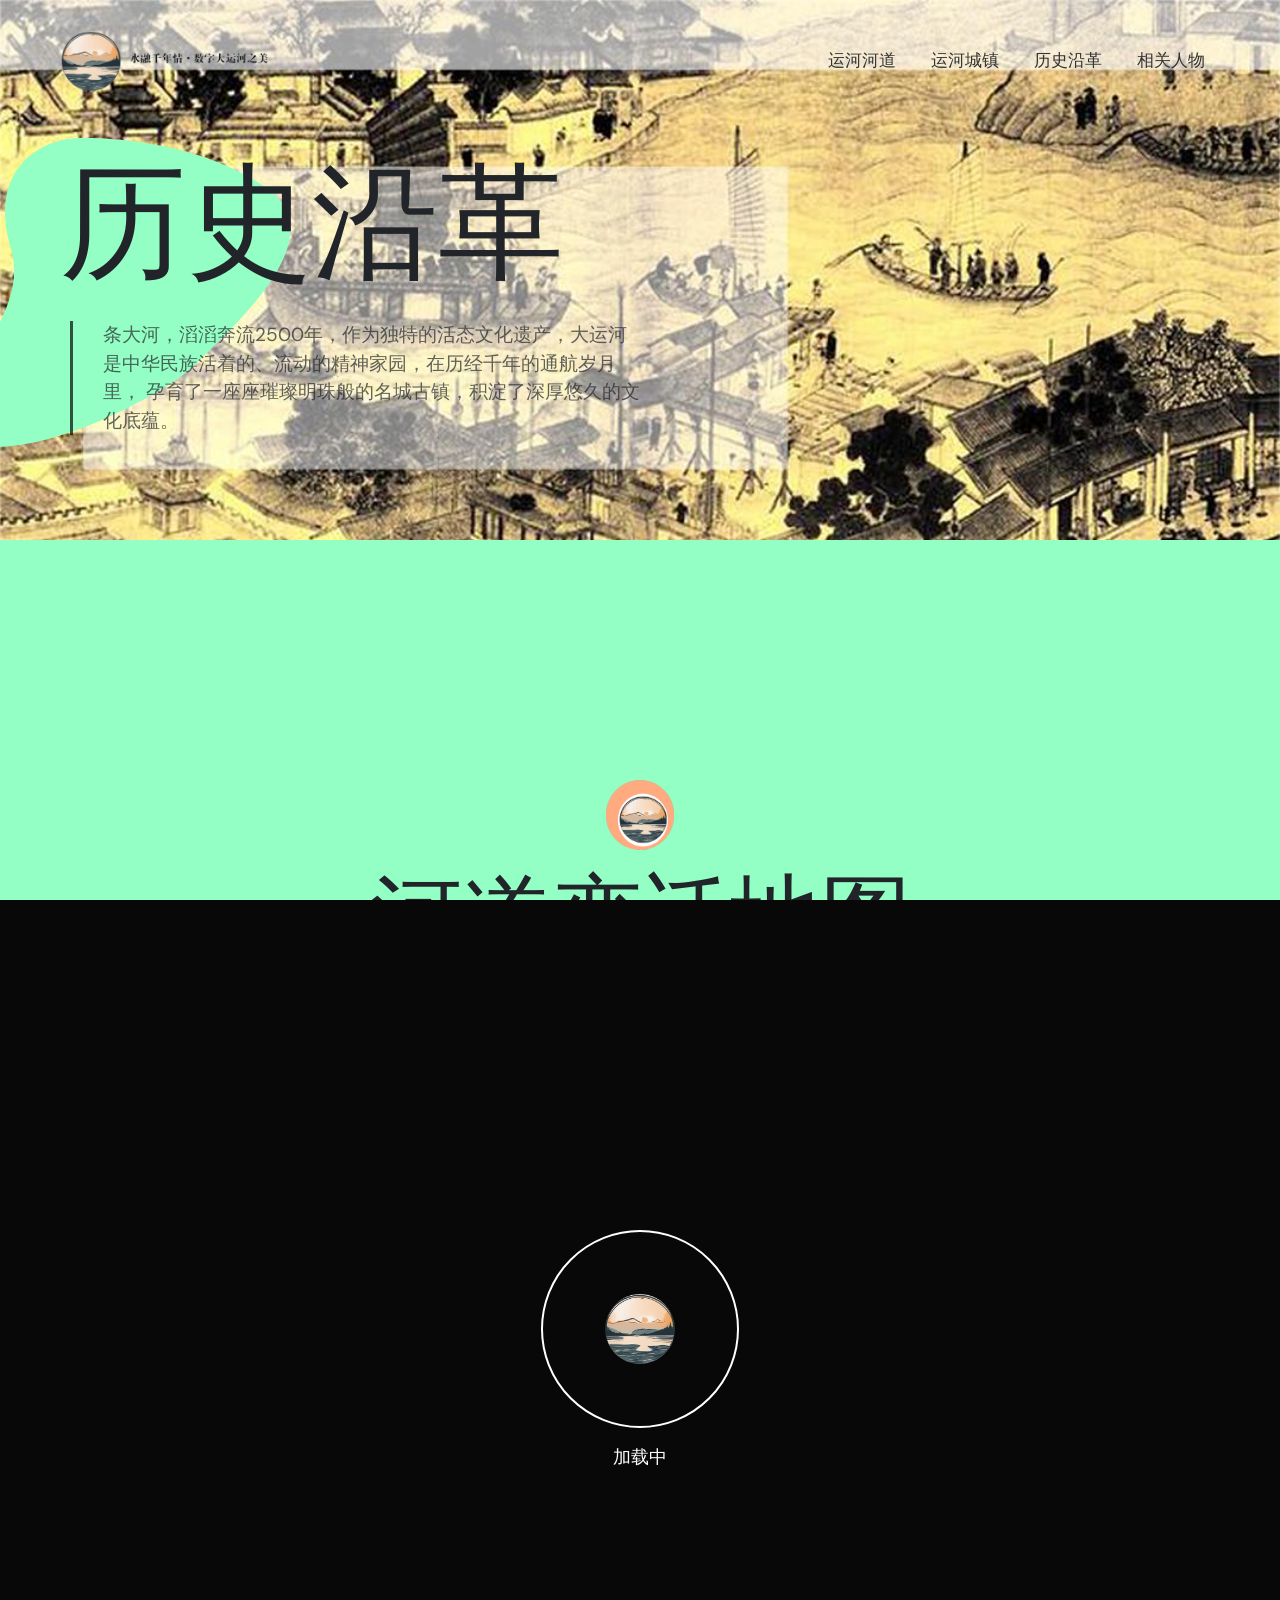
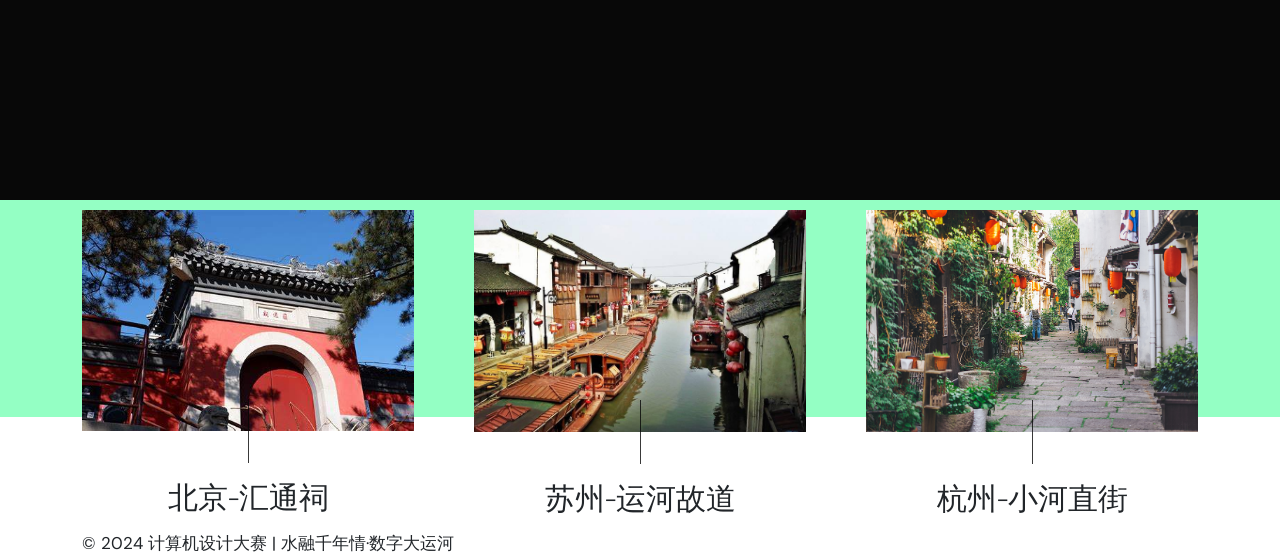
==== commit e66528db: "V0.1 完整版:河道 城镇 历史 人物" ====
--- a/history.html
+++ b/history.html
@@ -40,137 +40,153 @@
 <link rel="stylesheet" href="css/bootstrap.min.css">
 <link rel="stylesheet" href="css/style.css">
 
-<style>
-     .carousel-container {
-    overflow: hidden;
-    width: 100%; /* 走马灯容器的宽度 */
-    height: 200px; /* 走马灯容器的高度 */
-    position: relative;
-  }
-
-  .image-list {
-    display: flex;
-    transition: transform 0.5s ease; /* 添加过渡效果 */
-  }
-
-  .image-item {
-    flex: 0 0 auto;
-    width: 133.33px; /* 三张图片的宽度 */
-    height: 200px; /* 图片项的高度 */
-    margin-right: 10px; /* 图片之间的间距 */
-  }
-</style>
+<style type="text/css">
+  *{margin:0;padding:0;}
+
+  a{color:#333; text-decoration:none;}
+  ul{list-style:none;}
+  #marquee1{width:100%;height:100%;overflow:hidden;background:#ffffff;border:2px solid #ffffff;margin:20px auto 0;}
+  #marquee1 ul li{float:left; padding:0 1px;}
+  #marquee1 ul li img{display:block;}
+  
+  
+  #marquee2{width:300px;height:25px;overflow:hidden; background:#EFEFEF; margin:20px auto 0;}
+  #marquee2 ul li{float:left; padding:0 10px; line-height:25px;}
+  
+  #marquee3{width:60px;height:235px;overflow:hidden;background:#333;border:2px solid #333; margin:20px auto 0;}
+  #marquee3 ul li{float:left; padding:1px 0;}
+  #marquee3 ul li img{display:block;}
+  
+  #marquee4{width:200px;height:200px; overflow:hidden;background:#EFEFEF; margin:20px auto 0;}
+  #marquee4 ul li{float:left; width:180px; padding:10px; line-height:20px;}
+  
+  .shuoming{ text-align:center; margin-top:30px; }
+  
+  .shuoming p{ height:40px; font-size:18px;  line-height:40px;}
+  </style>
 
 </head>
 <body>
-<div class="preloader" id="preloader">
-  <svg viewBox="0 0 1920 1080" preserveAspectRatio="none" version="1.1">
-    <path d="M0,0 C305.333333,0 625.333333,0 960,0 C1294.66667,0 1614.66667,0 1920,0 L1920,1080 C1614.66667,1080 1294.66667,1080 960,1080 C625.333333,1080 305.333333,1080 0,1080 L0,0 Z"></path>
-  </svg>
-  <div class="inner">
-    <canvas class="progress-bar" id="progress-bar" width="200" height="200"></canvas>
-    <figure><img src="images/preloader.png" alt="Image"></figure>
-    <small>加载中</small> </div>
-  <!-- end inner --> 
-</div>
-<!-- end preloder -->
-<div class="page-transition">
-  <svg viewBox="0 0 1920 1080" preserveAspectRatio="none" version="1.1">
-    <path d="M0,0 C305.333333,0 625.333333,0 960,0 C1294.66667,0 1614.66667,0 1920,0 L1920,1080 C1614.66667,980 1294.66667,930 960,930 C625.333333,930 305.333333,980 0,1080 L0,0 Z"></path>
-  </svg>
-</div>
-<!-- end page-transition -->
-<div class="smooth-scroll">
-  <div class="section-wrapper" data-scroll-section>
-    <div class="search-box">
-      <div class="container">
-        <div class="form">
-          <h3>SEARCH EVENT</h3>
-          <input type="search" placeholder="What are you looking for ?">
-          <input type="submit" value="SEARCH">
-        </div>
-        <!-- end form -->
-        <div class="search-events">
+  <div class="preloader" id="preloader">
+    <svg viewBox="0 0 1920 1080" preserveAspectRatio="none" version="1.1">
+      <path d="M0,0 C305.333333,0 625.333333,0 960,0 C1294.66667,0 1614.66667,0 1920,0 L1920,1080 C1614.66667,1080 1294.66667,1080 960,1080 C625.333333,1080 305.333333,1080 0,1080 L0,0 Z"></path>
+    </svg>
+    <div class="inner">
+      <canvas class="progress-bar" id="progress-bar" width="200" height="200"></canvas>
+      <figure><img src="images/preloader.png" alt="Image"></figure>
+      <small>加载中</small> </div>
+    <!-- end inner --> 
+  </div>
+  <!-- end preloder -->
+  <div class="page-transition">
+    <svg viewBox="0 0 1920 1080" preserveAspectRatio="none" version="1.1">
+      <path d="M0,0 C305.333333,0 625.333333,0 960,0 C1294.66667,0 1614.66667,0 1920,0 L1920,1080 C1614.66667,980 1294.66667,930 960,930 C625.333333,930 305.333333,980 0,1080 L0,0 Z"></path>
+    </svg>
+  </div>
+  <!-- end page-transition -->
+  <div class="smooth-scroll">
+    <div class="section-wrapper" data-scroll-section>
+      <div class="search-box">
+        <div class="container">
+          <div class="form">
+            <h3>SEARCH EVENT</h3>
+            <input type="search" placeholder="What are you looking for ?">
+            <input type="submit" value="SEARCH">
+          </div>
+          <!-- end form -->
+          <div class="search-events">
+            <ul>
+              <li>
+                <h5><a href="#">Artemisia Gentileschi talk with Maria</a></h5>
+                <small>15 August – 31 October 2020</small> </li>
+              <li>
+                <h5><a href="#">Artemisia Gentileschi talk with Maria</a></h5>
+                <small>15 August – 31 October 2020</small> </li>
+              <li>
+                <h5><a href="#">Artemisia Gentileschi talk with Maria</a></h5>
+                <small>15 August – 31 October 2020</small> </li>
+            </ul>
+          </div>
+          <!-- end search-events --> 
+        </div>
+      </div>
+      <!-- end search-box -->
+      <aside class="side-widget">
+        <svg viewBox="0 0 600 1080" preserveAspectRatio="none" version="1.1">
+          <path d="M540,1080H0V0h540c0,179.85,0,359.7,0,539.54C540,719.7,540,899.85,540,1080z"></path>
+        </svg>
+        <figure class="logo"> <img src="images/logo-light.png" alt="Image"> </figure>
+        <!-- end logo -->
+        <div class="inner">
+          <div class="widget">
+            <figure><img src="images/image07.jpg" alt="Image"></figure>
+            <p>It speedily me addition <strong>weddings vicinity</strong> in pleasure. Happiness commanded an conveying breakfast in. Regard her say warmly elinor. Him these are visit front end for <u>seven walls</u>. Money eat scale now ask law learn.</p>
+          </div>
+          <!-- end widget -->
+          <div class="widget">
+            <h6 class="widget-title">Opening Hours</h6>
+            <p>Tuesday ‒ Friday: 09:00 ‒ 17:00<br>
+              Friday ‒ Monday: 10:00 ‒ 20:00</p>
+          </div>
+          <!-- end widget --> 
+        </div>
+        <!-- end inner -->
+        <div class="display-mobile">
+          <div class="custom-menu">
+            <ul>
+            </ul>
+          </div>
+          <!-- end custom-menu -->
+          <div class="site-menu">
+            <ul>
+              <li><a href="canal_channels.html">运河河道</a></li>
+              <li><a href="canal_towns.html">运河城镇</a></li>
+              <li><a href="history.html">历史沿革</a></li>
+              <li><a href="related_characters.html">相关人物</a></li>
+            </ul>
+          </div>
+          <!-- end site-menu --> 
+        </div>
+        <!-- end display-mobile --> 
+      </aside>
+      <nav class="navbar">
+        <div class="logo"> <a href="index.html"> <img src="images/logo.png" alt="Image"> </a> </div>
+        <!-- end logo -->
+        <div class="custom-menu">
           <ul>
-            <li>
-              <h5><a href="#">Artemisia Gentileschi talk with Maria</a></h5>
-              <small>15 August – 31 October 2020</small> </li>
-            <li>
-              <h5><a href="#">Artemisia Gentileschi talk with Maria</a></h5>
-              <small>15 August – 31 October 2020</small> </li>
-            <li>
-              <h5><a href="#">Artemisia Gentileschi talk with Maria</a></h5>
-              <small>15 August – 31 October 2020</small> </li>
           </ul>
         </div>
-        <!-- end search-events --> 
-      </div>
-    </div>
-    <!-- end search-box -->
-    <aside class="side-widget">
-      <svg viewBox="0 0 600 1080" preserveAspectRatio="none" version="1.1">
-        <path d="M540,1080H0V0h540c0,179.85,0,359.7,0,539.54C540,719.7,540,899.85,540,1080z"></path>
-      </svg>
-      <figure class="logo"> <img src="images/logo-light.png" alt="Image"> </figure>
-      <!-- end logo -->
-      <div class="inner">
-        <div class="widget">
-          <figure><img src="images/image07.jpg" alt="Image"></figure>
-          <p>It speedily me addition <strong>weddings vicinity</strong> in pleasure. Happiness commanded an conveying breakfast in. Regard her say warmly elinor. Him these are visit front end for <u>seven walls</u>. Money eat scale now ask law learn.</p>
-        </div>
-        <!-- end widget -->
-        <div class="widget">
-          <h6 class="widget-title">Opening Hours</h6>
-          <p>Tuesday ‒ Friday: 09:00 ‒ 17:00<br>
-            Friday ‒ Monday: 10:00 ‒ 20:00</p>
-        </div>
-        <!-- end widget --> 
-      </div>
-      <!-- end inner --> 
-		<div class="display-mobile">
-			<div class="custom-menu">
-        <ul>
-        </ul>
-      </div>
-      <!-- end custom-menu -->
-      <div class="site-menu">
-        <ul>
-          <li><a href="canal_channels.html">运河河道</a></li>
-          <li><a href="canal_towns.html">运河城镇</a></li>
-          <li><a href="history.html">历史沿革</a></li>
-          <li><a href="related_characters.html">相关人物</a></li>
-        </ul>
-      </div>
-      <!-- end site-menu -->
-		</div>
-		<!-- end display-mobile -->
-    </aside>
-    <nav class="navbar">
-      <div class="logo"> <a href="index.html"> <img src="images/logo.png" alt="Image"> </a> </div>
-      <!-- end logo -->
-      <div class="custom-menu">
-        <ul>
-        </ul>
-      </div>
-      <!-- end custom-menu -->
-      <div class="site-menu">
-        <ul>
-          <li><a href="canal_channels.html">运河河道</a></li>
-          <li><a href="canal_towns.html">运河城镇</a></li>
-          <li><a href="history.html">历史沿革</a></li>
-          <li><a href="related_characters.html">相关人物</a></li>
-        </ul>
-      </div>
-      <!-- end site-menu -->
-    </nav>
-    <!-- end navbar -->
-	  <header class="page-header" data-background="images/page-header.jpg">
+        <!-- end custom-menu -->
+        <div class="site-menu">
+          <ul>
+            <li><a href="canal_channels.html">运河河道</a></li>
+            <li><a href="canal_towns.html">运河城镇</a></li>
+            <li><a href="history.html">历史沿革</a></li>
+            <li><a href="related_characters.html">相关人物</a></li>
+          </ul>
+        </div>
+        <!-- end site-menu -->
+        <!-- <div class="search-button"> <i class="far fa-search"></i> </div> -->
+        <!-- end search-button -->
+        <!-- <div class="hamburger-menu"> -->
+          <!-- <svg class="hamburger" width="30" height="30" viewBox="0 0 30 30"> -->
+            <!-- <path class="line line-top" d="M0,9h30"/> -->
+            <!-- <path class="line line-center" d="M0,15h30"/> -->
+            <!-- <path class="line line-bottom" d="M0,21h30"/> -->
+          <!-- </svg> -->
+        <!-- </div> -->
+        <!-- end hamburger-menu -->
+        <!-- <div class="navbar-button"> <a href="membership.html">GET A TICKET</a> </div> -->
+        <!-- end navbar-button --> 
+      </nav>
+	  <header class="page-header" data-background="images/page-header03.jpg">
 	  	<div class="inner">
 			<svg width="580" height="400" class="svg-morph">
           <path id="svg_morph" d="m261,30.4375c0,0 114,6 151,75c37,69 37,174 6,206.5625c-31,32.5625 -138,11.4375 -196,-19.5625c-58,-31 -86,-62 -90,-134.4375c12,-136.5625 92,-126.5625 129,-127.5625z" />
         </svg>
 		  	<h1>历史沿革</h1>
-			<p>For the latest updates about reopening, booking tickets and what's happening at the Museum, sign up to our newsletter</p>
+			<p>条大河，滔滔奔流2500年，作为独特的活态文化遗产，大运河是中华民族活着的、流动的精神家园，在历经千年的通航岁月里，
+        孕育了一座座璀璨明珠般的名城古镇，积淀了深厚悠久的文化底蕴。</p>
 		  </div>
 		  <!-- end inner -->
 	  </header>
@@ -179,111 +195,120 @@
       <div class="container">
         <div class="row align-items-center">
           <div class="col-12">
-            <div class="section-title text-center">
-              <figure><img src="images/title-shape.png" alt="Image"></figure>
-              <h2>河道变迁地图</h2>
-            </div>
+          
             <!-- end section-title --> 
           </div>
           <!-- end col-12 -->
         </div>
         <!-- end row --> 
       </div>
+      <!-- end container -->
+
+    <section class="content-section no-bottom-spacing">
+      <div class="container">
+        <div class="row justify-content-center">
+          <div class="col-12">
+              <div class="section-title text-center">
+                <figure><img src="images/title-shape.png" alt="Image"></figure>
+                <h2>河道变迁地图</h2>
+              </div>
+            <!-- end section-title --> 
+          </div>
+          <!-- end col-12 -->
+			<div class="col-12">
+				<div class="image-box-carousel">
+					<div class="swiper-wrapper">
+						<div class="swiper-slide">
+						<figure><img  src="images/春秋.jpg" width="280" height="280" onclick="zoomImage(this)"></figure>
+							<div class="content-box">
+								<h5>春秋河道图</h5>
+								
+							</div>
+							<!-- end content-box -->
+						</div>
+						<!-- end swiper-slide -->
+            <div class="swiper-slide">
+              <figure><img  src="images/东汉.jpg" width="280" height="280" onclick="zoomImage(this)"></figure>
+                <div class="content-box">
+                  <h5>东汉河道图</h5>
+                  
+                </div>
+                <!-- end content-box -->
+              </div>
+						<!-- end swiper-slide -->
+						<div class="swiper-slide">
+              <figure><img  src="images/隋朝.jpg" width="280" height="280" onclick="zoomImage(this)"></figure>
+                <div class="content-box">
+                  <h5>隋朝河道图</h5>
+                  
+                </div>
+                <!-- end content-box -->
+              </div>
+						<!-- end swiper-slide -->
+						<div class="swiper-slide">
+              <figure><img  src="images/唐朝.jpg" width="280" height="280" onclick="zoomImage(this)"></figure>
+                <div class="content-box">
+                  <h5>唐朝河道图</h5>
+                  
+                </div>
+                <!-- end content-box -->
+              </div>
+						<!-- end swiper-slide -->
+            <div class="swiper-slide">
+              <figure><img  src="images/南宋.jpg" width="280" height="280" onclick="zoomImage(this)"></figure>
+                <div class="content-box">
+                  <h5>南宋河道图</h5>
+                  
+                </div>
+                <!-- end content-box -->
+              </div>
+              <div class="swiper-slide">
+                <figure><img  src="images/元代.jpg" width="280" height="280" onclick="zoomImage(this)"></figure>
+                  <div class="content-box">
+                    <h5>元代河道图</h5>
+                    
+                  </div>
+                  <!-- end content-box -->
+                </div>
+                <div class="swiper-slide">
+                  <figure><img  src="images/明代.jpg" width="280" height="280" onclick="zoomImage(this)"></figure>
+                    <div class="content-box">
+                      <h5>明代河道图</h5>
+                      
+                    </div>
+                    <!-- end content-box -->
+                  </div>
+                  <div class="swiper-slide">
+                    <figure><img  src="images/清代.jpg" width="280" height="280" onclick="zoomImage(this)"></figure>
+                      <div class="content-box">
+                        <h5>清代河道图</h5>
+                        
+                      </div>
+                      <!-- end content-box -->
+                    </div>
+						<!-- end swiper-slide -->
+					</div>
+					<!-- end swiper-wrapper -->
+				</div>
+				<!-- end image-box-carousel -->	
+			</div>
+			<!-- end col-12 -->
+        </div>
+        <!-- end row -->
+      </div>
       <!-- end container --> 
-      <div class="carousel-container" onmouseover="stopCarousel()" onmouseout="startCarousel()">
-        <div class="image-list">
-          <img class="image-item" src="images/春秋.jpg" alt="Image 1">
-          <img class="image-item" src="images/东汉.jpg" alt="Image 2">
-          <img class="image-item" src="images/隋朝.jpg" alt="Image 3">
-          <!-- 添加更多图片 -->
-        </div>
-      </div>
-		<div class="horizontal-scroll">
-        <div class="scroll-inner" data-scroll data-scroll-direction="horizontal" data-scroll-speed="5">
-          <div class="scroll-wrapper">
-            <div class="container-fluid">
-              <!-- <div class="row"> -->
-                <!-- <div class="col-md-4"> -->
-                  <figure class="image-box" data-scroll data-scroll-speed="1"> <img src="images/春秋.jpg" alt="Image"> </figure>
-                <!-- </div> -->
-                <!-- end col-3 -->
-                <!-- <div class="col-md-4"> -->
-                  <!-- <figure class="image-box" data-scroll data-scroll-speed="1"> <img src="images/东汉.jpg" alt="Image"> </figure> -->
-                <!-- </div> -->
-                <!-- end col-3 -->
-                <!-- <div class="col-md-4"> -->
-                  <!-- <figure class="image-box" data-scroll data-scroll-speed="1"> <img src="images/隋朝.jpg" alt="Image"> </figure> -->
-                <!-- </div> -->
-                <!-- <div class="col-md-4"> -->
-                  <!-- <figure class="image-box" data-scroll data-scroll-speed="1"> <img src="images/唐朝.jpg" alt="Image"> </figure> -->
-                <!-- </div> -->
-                <!-- end col-3 -->
-                <!-- <div class="col-md-4"> -->
-                  <!-- <figure class="image-box" data-scroll data-scroll-speed="1"> <img src="images/南宋.jpg" alt="Image"> </figure> -->
-                <!-- </div> -->
-                <!-- end col-3 -->
-                <!-- <div class="col-md-4"> -->
-                  <!-- <figure class="image-box" data-scroll data-scroll-speed="1"> <img src="images/元代.jpg" alt="Image"> </figure> -->
-                <!-- </div> -->
-                <!-- <div class="col-md-4"> -->
-                  <!-- <figure class="image-box" data-scroll data-scroll-speed="1"> <img src="images/明代.jpg" alt="Image"> </figure> -->
-                <!-- </div> -->
-                <!-- end col-3 -->
-                <div class="col-md-4">
-                  <figure class="image-box" data-scroll data-scroll-speed="1"> <img src="images/清代.jpg" alt="Image"> </figure>
-                </div>
-                <!-- end col-3 --> 
-              </div>
-              <!-- end row --> 
-            </div>
-            <!-- end container-fluid --> 
-          </div>
-          <!-- end scroll-wrapper -->
-          <div class="scroll-wrapper">
-            <div class="container-fluid">
-              <div class="row">
-                <div class="col-md-4">
-                  <figure class="image-box" data-scroll data-scroll-speed="0"> <img src="images/about-image01.jpg" alt="Image"> </figure>
-                </div>
-                <!-- end col-3 -->
-                <div class="col-md-4">
-                  <figure class="image-box" data-scroll data-scroll-speed="0"> <img src="images/about-image02.jpg" alt="Image"> </figure>
-                </div>
-                <!-- end col-3 -->
-                <div class="col-md-4">
-                  <figure class="image-box" data-scroll data-scroll-speed="0"> <img src="images/about-image03.jpg" alt="Image"> </figure>
-                </div>
-                <div class="col-md-4">
-                  <figure class="image-box" data-scroll data-scroll-speed="0"> <img src="images/about-image01.jpg" alt="Image"> </figure>
-                </div>
-                <!-- end col-3 -->
-                <div class="col-md-4">
-                  <figure class="image-box" data-scroll data-scroll-speed="0"> <img src="images/about-image02.jpg" alt="Image"> </figure>
-                </div>
-                <!-- end col-3 -->
-                <div class="col-md-4">
-                  <figure class="image-box" data-scroll data-scroll-speed="0"> <img src="images/about-image03.jpg" alt="Image"> </figure>
-                </div>
-                <!-- end col-3 --> 
-              </div>
-              <!-- end row --> 
-            </div>
-            <!-- container-fluid --> 
-          </div>
-          <!-- end scroll-wrapper --> 
-        </div>
-        <!-- end scroll-inner --> 
-      </div>
-      <!-- end horizontal-scroll --> 
     </section>
+    <!-- end content-section -->
+   
     <!-- end content-section -->
     <section class="content-section no-bottom-spacing">
       <div class="container">
         <div class="row justify-content-center">
           <div class="col-12">
             <div class="section-title">
-              <h6>DON’T MISS THE OPPORTUNITY</h6>
-              <h2>Women To Watch</h2>
+              <h6>璀璨的文化瑰宝</h6>
+              <h2>运河城市历史图谱</h2>
+              <a href="heritage_relics.html" class="custom-link">Read More</a>
             </div>
             <!-- end section-title --> 
           </div>
@@ -294,8 +319,8 @@
 						<div class="swiper-slide">
 						<figure><img src="images/carousel-image01.jpg" alt="Image"></figure>
 							<div class="content-box">
-								<h5>2021: Paper Work</h5>
-								<a href="#" class="custom-link">Read More</a>
+								<h5>北京-汇通祠</h5>
+								
 							</div>
 							<!-- end content-box -->
 						</div>
@@ -303,8 +328,7 @@
 						<div class="swiper-slide">
 						<figure><img src="images/carousel-image02.jpg" alt="Image"></figure>
 							<div class="content-box">
-								<h5>2018: Metal</h5>
-								<a href="#" class="custom-link">Read More</a>
+								<h5>苏州-运河故道</h5>
 							</div>
 							<!-- end content-box -->
 						</div>
@@ -312,8 +336,7 @@
 						<div class="swiper-slide">
 						<figure><img src="images/carousel-image03.jpg" alt="Image"></figure>
 							<div class="content-box">
-								<h5>2015: Organic Matters</h5>
-								<a href="#" class="custom-link">Read More</a>
+								<h5>杭州-小河直街</h5>
 							</div>
 							<!-- end content-box -->
 						</div>
@@ -321,8 +344,7 @@
 						<div class="swiper-slide">
 						<figure><img src="images/carousel-image04.jpg" alt="Image"></figure>
 							<div class="content-box">
-								<h5>2013: Methal Matters</h5>
-								<a href="#" class="custom-link">Read More</a>
+								<h5>湖州-小西街历史街区</h5>
 							</div>
 							<!-- end content-box -->
 						</div>
@@ -330,8 +352,7 @@
 						<div class="swiper-slide">
 						<figure><img src="images/carousel-image05.jpg" alt="Image"></figure>
 							<div class="content-box">
-								<h5>2011: Organic Materials</h5>
-								<a href="#" class="custom-link">Read More</a>
+								<h5>无锡—清明桥历史街区</h5>
 							</div>
 							<!-- end content-box -->
 						</div>
@@ -348,225 +369,13 @@
       <!-- end container --> 
     </section>
     <!-- end content-section -->
-		<section class="content-section">
-      <div class="container">
-        <div class="row g-0">
-			<div class="col-lg-6">
-				<div class="side-image left-half" data-scroll data-scroll-speed="2">
-				<img src="images/side-imag05.jpg" alt="Image">
-				</div>
-				<!-- end side-image -->
-				<div class="side-icon-list left-side">
-              <ul>
-                <li>
-                  <figure> <img src="images/icon01.png" alt="Image"> </figure>
-                  <div class="content">
-                    <h5>Opening times</h5>
-                    <p>From 27 August<br>
-                      Thursday – Sunday: 11.00-19.00</p>
-                  </div>
-                  <!-- end content --> 
-                </li>
-                <li>
-                  <figure> <img src="images/icon02.png" alt="Image"> </figure>
-                  <div class="content">
-                    <h5>Book Online</h5>
-                    <p>Some exhibitions and events carry <br>
-                      a separate charge</p>
-                    <a href="#">Join Now and Book Online</a> </div>
-                  <!-- end content --> 
-                </li>
-                <li>
-                  <figure> <img src="images/icon03.png" alt="Image"> </figure>
-                  <div class="content">
-                    <h5>Where You Visit</h5>
-                    <p>Cromwell New Street Road<br>
-                      London, SW7 2RL</p>
-                  </div>
-                  <!-- end content --> 
-                </li>
-              </ul>
-            </div>
-            <!-- end side-icon-list --> 
-			</div>
-			<!-- end col-6 -->
-			<div class="col-lg-6">
-				<div class="side-arts">
-				<div class="titles">
-					<h6>Visit the Wandau Museum</h6>
-					<h2>Antique Piece</h2>
-					</div>
-					<!-- end titles -->
-					<ul>
-						<li data-scroll data-scroll-speed="0.5"><img src="images/art-thumb01.jpg" alt="Image"></li>
-						<li data-scroll data-scroll-speed="1"><img src="images/art-thumb02.jpg" alt="Image"></li>
-						<li data-scroll data-scroll-speed="0.5"><img src="images/art-thumb04.jpg" alt="Image"></li>
-						<li data-scroll data-scroll-speed="1"><img src="images/art-thumb05.jpg" alt="Image"></li>
-						<li data-scroll data-scroll-speed="0.5"><img src="images/art-thumb03.jpg" alt="Image"></li>
-					</ul>
-				</div>
-				<!-- end side-arts -->	
-			</div>
-			<!-- end col-6 -->
-        </div>
-        <!-- end row -->
-      </div>
-      <!-- end container --> 
-    </section>
-    <!-- end content-section -->
-    <section class="content-section" data-background="#fffbf7">
-      <div class="container">
-        <div class="row">
-		  <div class="col-lg-3 col-md-6">
-				<div class="counter-box">
-					<span class="odometer" data-count="15" data-status="yes" data-scroll data-scroll-speed="0">0</span>
-			  <span class="value">K</span>
-					<p>MORE THAN 15,000 <br>
-MEMBERS</p>
-			  </div>
-			  <!-- end counter-box -->
-			</div>
-			<!-- end col-3 -->
-		  <div class="col-lg-3 col-md-6">
-				<div class="counter-box">
-			  <span class="odometer" data-count="3" data-status="yes">0</span><span class="value">M</span>
-					<p>3 MILLION VISITORS</p>
-			  </div>
-			  <!-- end counter-box -->
-			</div>
-			<!-- end col-3 -->
-		  <div class="col-lg-3 col-md-6">
-				<div class="counter-box">
-			  <span class="odometer" data-count="5500" data-status="yes">0</span><span class="value">+</span>
-					<p>MORE THAN 5.500<br>
-COLLECTION </p>
-			  </div>
-			  <!-- end counter-box -->
-			</div>
-			<!-- end col-3 -->
-		  <div class="col-lg-3 col-md-6">
-				<div class="counter-box">
-			 <span class="odometer" data-count="800" data-status="yes">0</span><span class="value">K</span>
-					<p>DAILY TICKET<br>SALES</p>
-			  </div>
-			  <!-- end counter-box -->
-			</div>
-			<!-- end col-3 -->
-		  </div>
-        <!-- end row --> 
-      </div>
-      <!-- end container -->
-    </section>
-    <!-- end content-section -->
-    <section class="content-section no-bottom-spacing">
-      <div class="container">
-        <div class="row">
-          <div class="col-12">
-            <div class="section-title text-center">
-              <figure><img src="images/title-shape.png" alt="Image"></figure>
-              <h6>Visit the National Wandau Museum</h6>
-              <h2>Featured Artists</h2>
-            </div>
-            <!-- end section-title --> 
-          </div>
-          <!-- end col-12 --> 
-		  </div>
-		  <!-- end row -->
-		  <div class="row justify-content-center">
-			<div class="col-lg-4 col-md-6">
-				<div class="image-content-box" data-scroll data-scroll-speed="-1">
-					<figure>
-					<img src="images/image-content-box01.jpg" alt="Image">
-					</figure>
-					<div class="content-box">
-						<h3>Cable Griffith – Ghost Tree</h3>
-						<p><strong>2018</strong>, <br>
-Original acrylic on paper</p>
-					</div>
-					<!-- end content-box -->
-				</div>
-				<!-- end image-content-box -->
-			</div>
-			<!-- end col-4 -->
-			<div class="col-lg-4 col-md-6">
-				<div class="image-content-box" data-scroll data-scroll-speed="1">
-					<figure>
-					<img src="images/image-content-box02.jpg" alt="Image">
-					</figure>
-					<div class="content-box">
-						<h3>Modern Home with Shark</h3>
-						<p><strong>2019</strong>, <br>
-Original acrylic on paper</p>
-					</div>
-					<!-- end content-box -->
-				</div>
-				<!-- end image-content-box -->
-			</div>
-			<!-- end col-4 -->
-			<div class="col-lg-4 col-md-6">
-				<div class="image-content-box" data-scroll data-scroll-speed="-0.5">
-					<figure>
-					<img src="images/image-content-box03.jpg" alt="Image">
-					</figure>
-					<div class="content-box">
-						<h3>Love Love Me Do Bull Terrier</h3>
-						<p><strong>2021</strong>, <br>
-Original acrylic on paper</p>
-					</div>
-					<!-- end content-box -->
-				</div>
-				<!-- end image-content-box -->
-			</div>
-			<!-- end col-4 -->
-        </div>
-        <!-- end row --> 
-      </div>
-      <!-- end container -->
-    </section>
-    <!-- end content-section -->
-    <section class="content-section">
-      <div class="container">
-        <div class="row">
-		  	<div class="col-md-6">
-				<div class="testimonial-box">
-					<div class="content-box"><p>“This is not a museum'. Magritte might 
-have said of here. If it were a museum 
-We would stand for Museum of Many 
-Artists. MoMa curates UK art and 
-international artists. While a museum 
-displays curated work on museum”</p></div>
-					<!-- end content-box -->
-					<h6>We Curate - You Buy Art Online</h6>
-				</div>
-				<!-- end testimonial-box -->
-			</div>
-			<!-- end col-6 -->
-		  	<div class="col-md-6">
-				<div class="testimonial-box">
-					<div class="content-box"><p>“This is not a museum'. Magritte might 
-have said of here. If it were a museum 
-We would stand for Museum of Many 
-Artists. MoMa curates UK art and 
-international artists. While a museum 
-displays curated work on museum”</p></div>
-					<!-- end content-box -->
-					<h6>We Curate - You Buy Art Online</h6>
-				</div>
-				<!-- end testimonial-box -->
-			</div>
-			<!-- end col-6 -->
-		  </div>
-        <!-- end row --> 
-      </div>
-      <!-- end container --> 
-    </section>    
+	
       <!-- end container -->
       <div class="footer-bottom">
         <div class="container"> <span class="copyright">© 2024 计算机设计大赛 | 水融千年情·数字大运河</span> </div>
         <!-- end container --> 
       </div>
       <!-- end footer-bottom --> 
-    </footer>
     <!-- end footer --> 
   </div>
   </div>
@@ -582,29 +391,21 @@
 <script src="js/swiper.min.js"></script>
 <script src="js/scripts.js"></script>
 
+<script src="js/jquery-1.3.2.min.js"></script>
+<script src="js/jquery.kxbdMarquee.js"></script>
 <script>
-  var carouselInterval;
-  var currentIndex = 0;
-  var imageItems = document.querySelectorAll('.image-item');
-
-  function startCarousel() {
-    carouselInterval = setInterval(function() {
-      currentIndex = (currentIndex + 1) % imageItems.length;
-      updateCarousel();
-    }, 2000); // 2秒钟切换一次图片，可以根据需要调整
+(function(){
+	$("#marquee1").kxbdMarquee({direction:"right"});
+})();
+function zoomImage(image) {
+  if (image.style.transform === 'scale(2)') {
+    image.style.transform = 'scale(1)'; // 还原大小
+    image.style.zIndex = 'initial'; // 还原z-index
+  } else {
+    image.style.transform = 'scale(2)'; // 放大倍数可以根据需要调整
+    image.style.zIndex = '9999'; // 设置z-index为较大的值
   }
-
-  function stopCarousel() {
-    clearInterval(carouselInterval);
-  }
-
-  function updateCarousel() {
-    var offset = -currentIndex * 133.33; // 三张图片的宽度
-    document.querySelector('.image-list').style.transform = 'translateX(' + offset + 'px)';
-  }
-
-  // 初始化走马灯
-  startCarousel();
+}
 </script>
 </body>
 </html>
